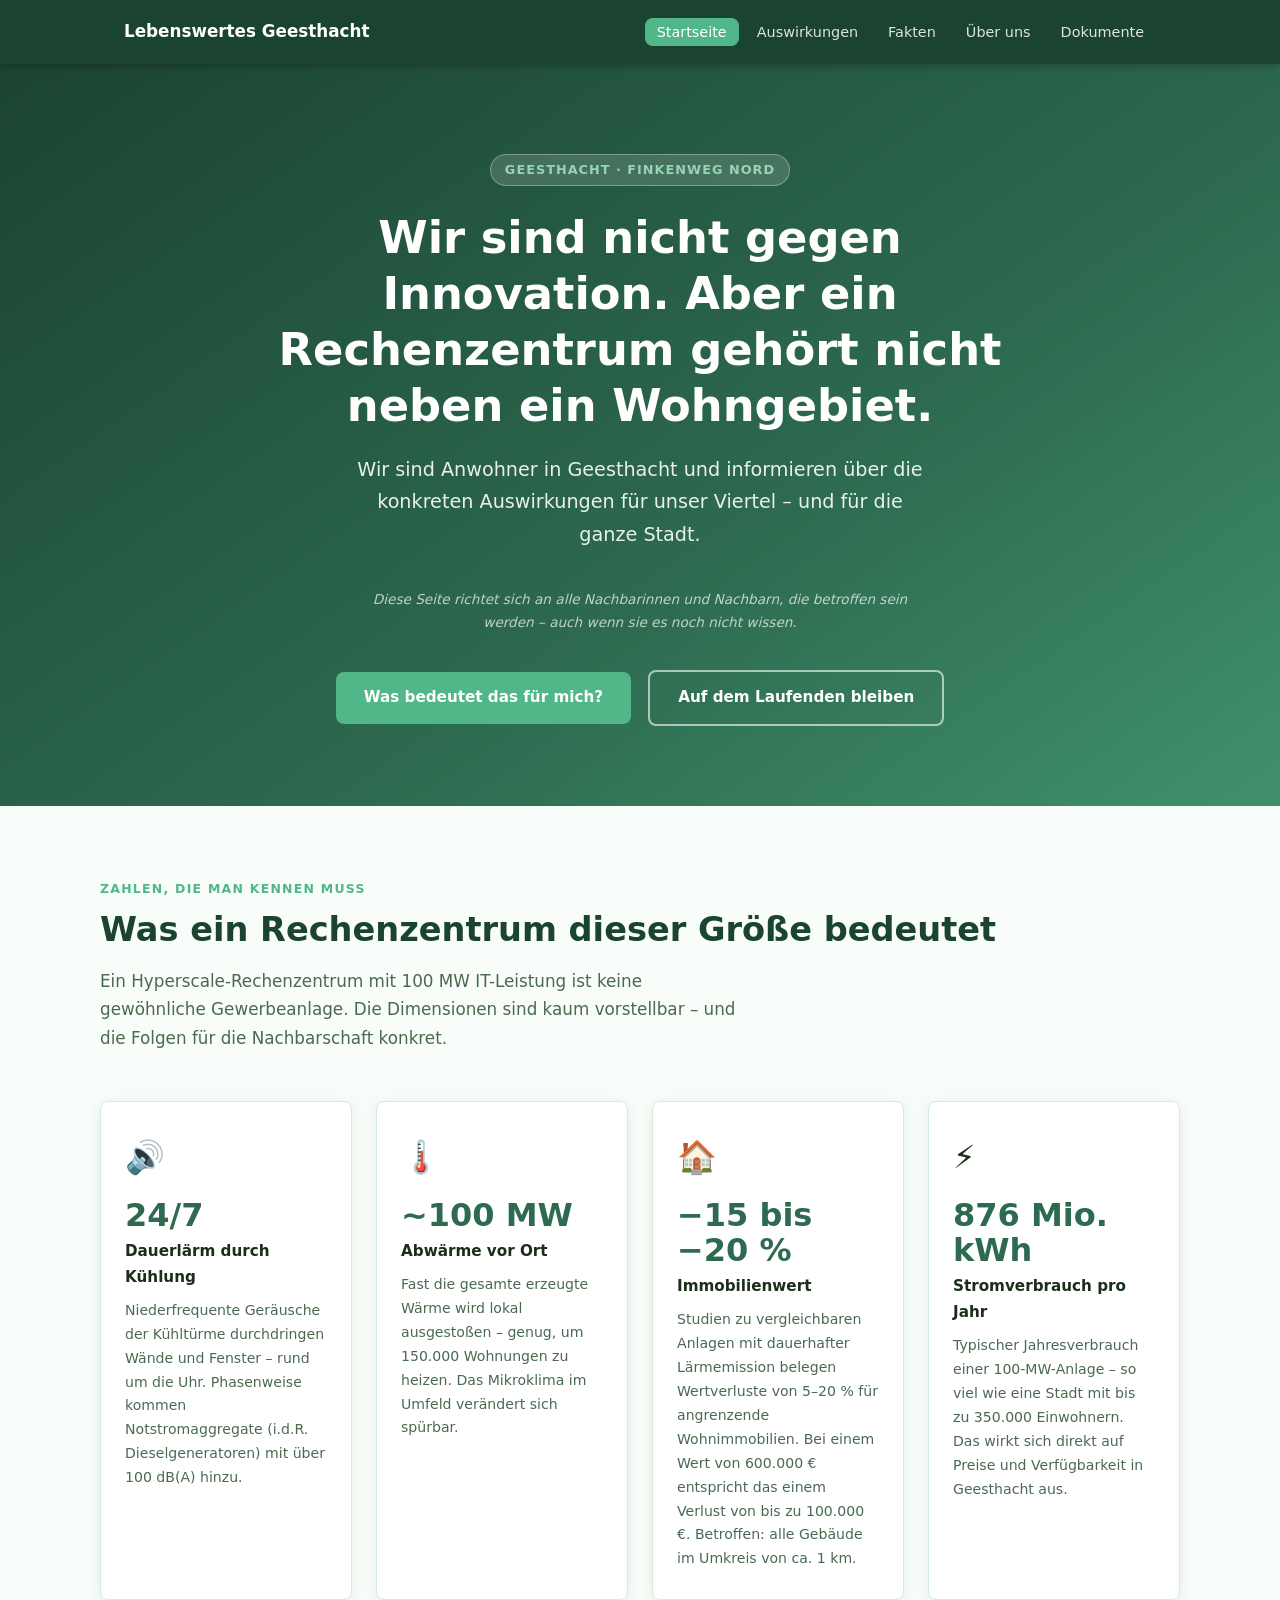
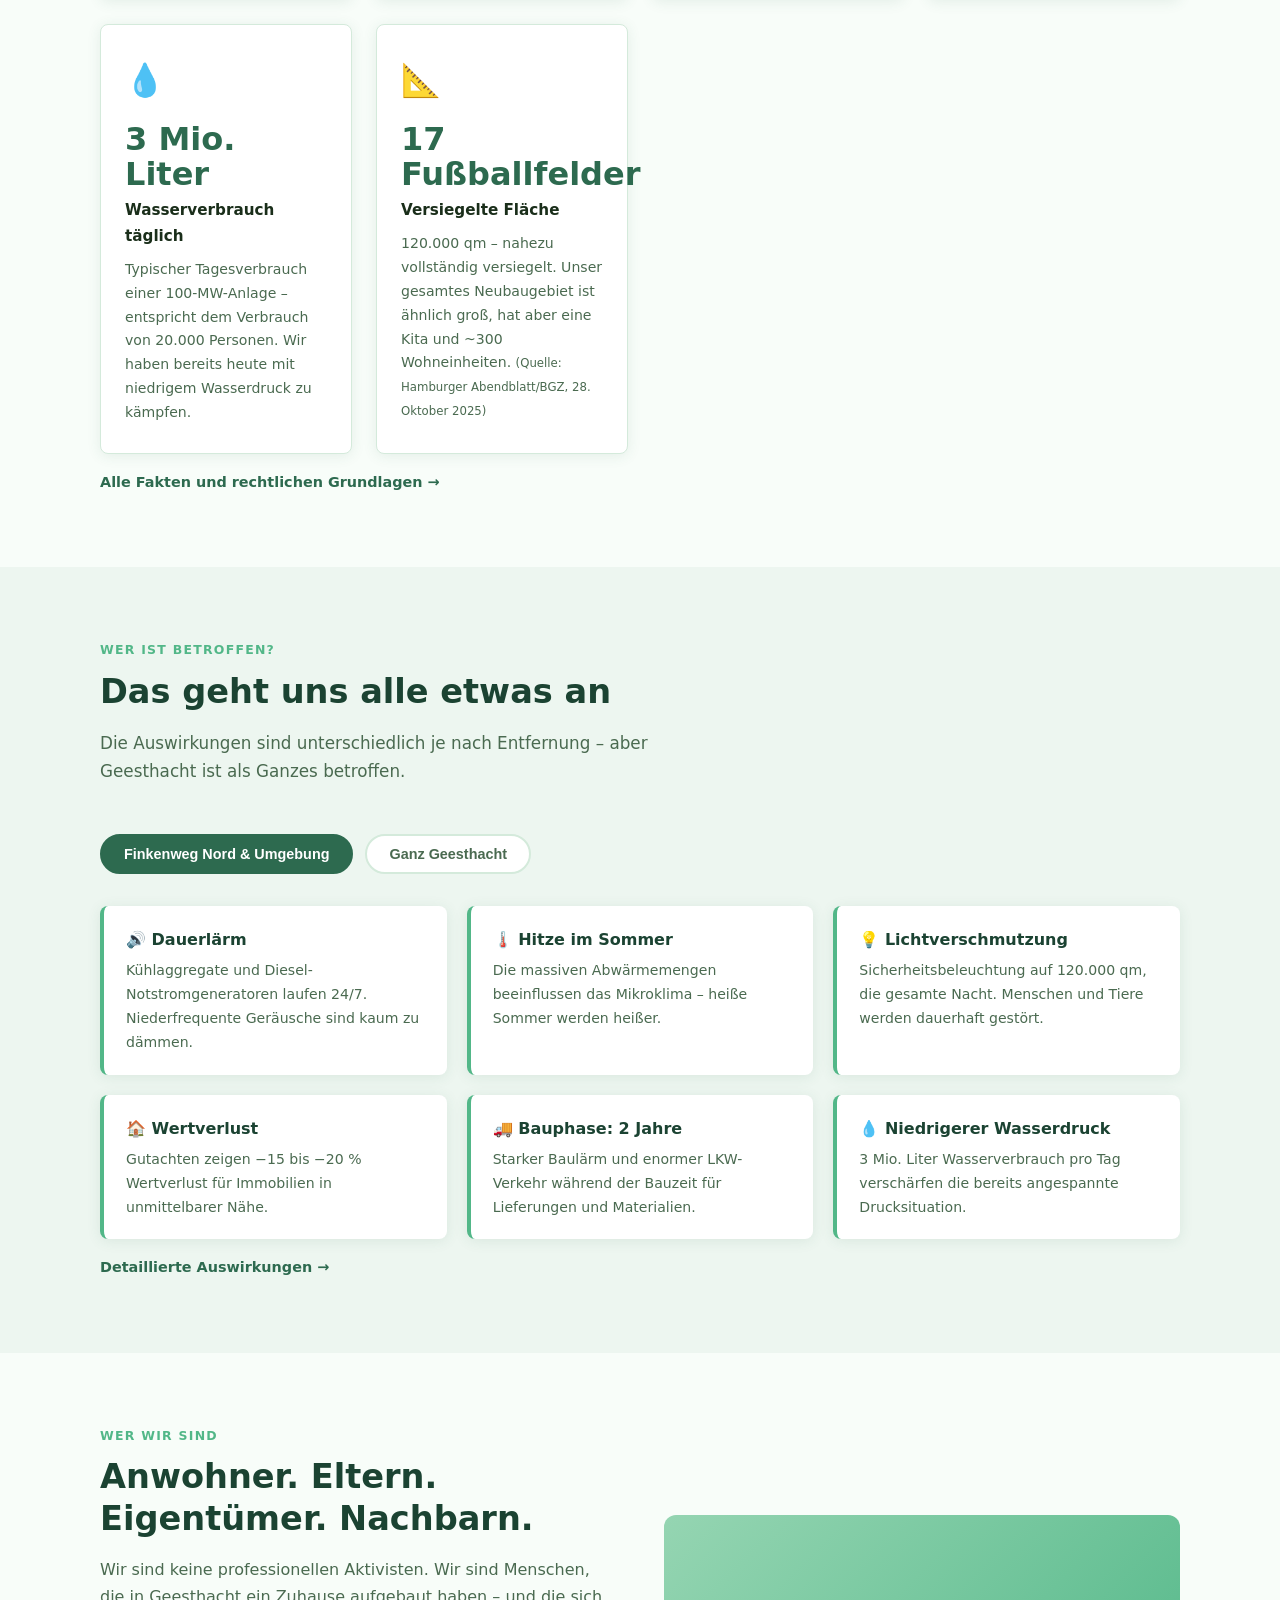
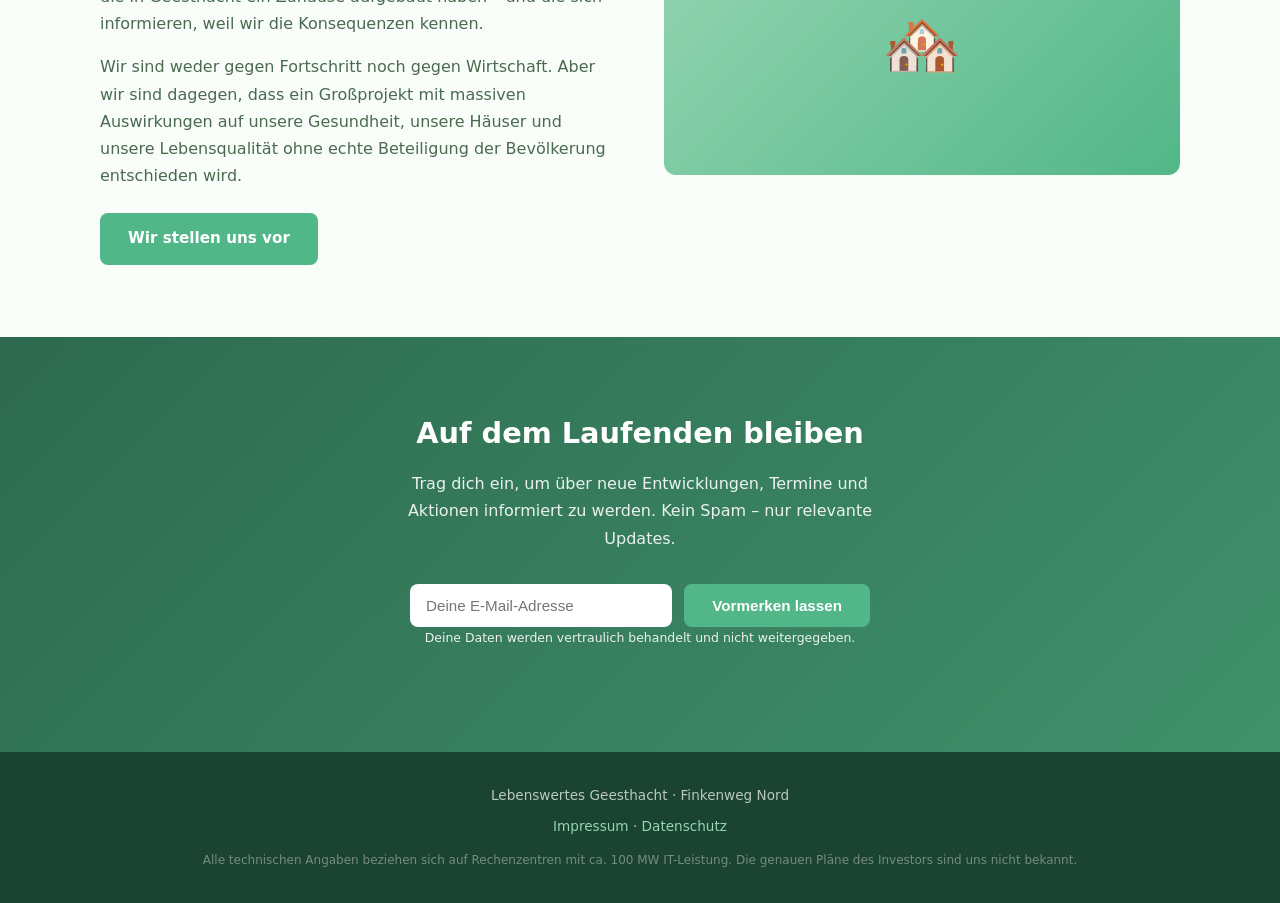
==== index.html @ b828d1a8 "Option B: Disclaimer in Footer aller 7 Seiten ergänzt Co-Authored-By: Claude Sonnet 4.6 <noreply@ant" ====
<!DOCTYPE html>
<html lang="de">
<head>
    <meta charset="UTF-8">
    <meta name="viewport" content="width=device-width, initial-scale=1.0">
    <title>Lebenswertes Geesthacht</title>
    <meta name="description" content="Wir sind Anwohner in Geesthacht und setzen uns dafür ein, dass kein Rechenzentrum direkt neben unserem Wohngebiet gebaut wird.">
    <link rel="stylesheet" href="style.css">
</head>
<body>

<nav class="nav">
    <div class="nav-inner">
        <a href="index.html" class="nav-logo">Lebenswertes Geesthacht</a>
        <button class="nav-toggle" onclick="toggleNav()" aria-label="Menü">
            <span></span><span></span><span></span>
        </button>
        <ul class="nav-links" id="navLinks">
            <li><a href="index.html" class="active">Startseite</a></li>
            <li><a href="auswirkungen.html">Auswirkungen</a></li>
            <li><a href="fakten.html">Fakten</a></li>
            <li><a href="ueber-uns.html">Über uns</a></li>
            <li><a href="dokumente.html">Dokumente</a></li>
        </ul>
    </div>
</nav>

<section class="hero">
    <span class="hero-label">Geesthacht · Finkenweg Nord</span>
    <h1>Wir sind nicht gegen Innovation. Aber ein Rechenzentrum gehört nicht neben ein Wohngebiet.</h1>
    <p class="hero-sub">
        Wir sind Anwohner in Geesthacht und informieren über die konkreten Auswirkungen für unser Viertel – und für die ganze Stadt.
    </p>
    <p class="hero-note">
        Diese Seite richtet sich an alle Nachbarinnen und Nachbarn, die betroffen sein werden – auch wenn sie es noch nicht wissen.
    </p>
    <a href="auswirkungen.html" class="btn btn-primary">Was bedeutet das für mich?</a>
    <a href="#vormerken" class="btn btn-outline">Auf dem Laufenden bleiben</a>
</section>

<!-- FACT HIGHLIGHTS -->
<section class="section">
    <div class="container">
        <p class="section-label">Zahlen, die man kennen muss</p>
        <h2 class="section-title">Was ein Rechenzentrum dieser Größe bedeutet</h2>
        <p class="section-intro">
            Ein Hyperscale-Rechenzentrum mit 100 MW IT-Leistung ist keine gewöhnliche Gewerbeanlage.
            Die Dimensionen sind kaum vorstellbar – und die Folgen für die Nachbarschaft konkret.
        </p>
        <div class="cards">
            <div class="card">
                <div class="card-icon">🔊</div>
                <div class="card-number">24/7</div>
                <div class="card-title">Dauerlärm durch Kühlung</div>
                <p>Niederfrequente Geräusche der Kühltürme durchdringen Wände und Fenster – rund um die Uhr. Phasenweise kommen Notstromaggregate (i.d.R. Dieselgeneratoren) mit über 100 dB(A) hinzu.</p>
            </div>
            <div class="card">
                <div class="card-icon">🌡️</div>
                <div class="card-number">~100 MW</div>
                <div class="card-title">Abwärme vor Ort</div>
                <p>Fast die gesamte erzeugte Wärme wird lokal ausgestoßen – genug, um 150.000 Wohnungen zu heizen. Das Mikroklima im Umfeld verändert sich spürbar.</p>
            </div>
            <div class="card">
                <div class="card-icon">🏠</div>
                <div class="card-number">−15 bis −20 %</div>
                <div class="card-title">Immobilienwert</div>
                <p>Studien zu vergleichbaren Anlagen mit dauerhafter Lärmemission belegen Wertverluste von 5–20 % für angrenzende Wohnimmobilien. Bei einem Wert von 600.000 € entspricht das einem Verlust von bis zu 100.000 €. Betroffen: alle Gebäude im Umkreis von ca. 1 km.</p>
            </div>
            <div class="card">
                <div class="card-icon">⚡</div>
                <div class="card-number">876 Mio. kWh</div>
                <div class="card-title">Stromverbrauch pro Jahr</div>
                <p>Typischer Jahresverbrauch einer 100-MW-Anlage – so viel wie eine Stadt mit bis zu 350.000 Einwohnern. Das wirkt sich direkt auf Preise und Verfügbarkeit in Geesthacht aus.</p>
            </div>
            <div class="card">
                <div class="card-icon">💧</div>
                <div class="card-number">3 Mio. Liter</div>
                <div class="card-title">Wasserverbrauch täglich</div>
                <p>Typischer Tagesverbrauch einer 100-MW-Anlage – entspricht dem Verbrauch von 20.000 Personen. Wir haben bereits heute mit niedrigem Wasserdruck zu kämpfen.</p>
            </div>
            <div class="card">
                <div class="card-icon">📐</div>
                <div class="card-number">17 Fußballfelder</div>
                <div class="card-title">Versiegelte Fläche</div>
                <p>120.000 qm – nahezu vollständig versiegelt. Unser gesamtes Neubaugebiet ist ähnlich groß, hat aber eine Kita und ~300 Wohneinheiten. <small style="color:var(--text-muted);">(Quelle: Hamburger Abendblatt/BGZ, 28. Oktober 2025)</small></p>
            </div>
        </div>
        <a href="fakten.html" class="teaser-link">Alle Fakten und rechtlichen Grundlagen →</a>
    </div>
</section>

<!-- BETROFFEN? -->
<section class="section section-alt">
    <div class="container">
        <p class="section-label">Wer ist betroffen?</p>
        <h2 class="section-title">Das geht uns alle etwas an</h2>
        <p class="section-intro">Die Auswirkungen sind unterschiedlich je nach Entfernung – aber Geesthacht ist als Ganzes betroffen.</p>

        <div class="tabs">
            <button class="tab-btn active" onclick="switchTab('tab-nah', this)">Finkenweg Nord &amp; Umgebung</button>
            <button class="tab-btn" onclick="switchTab('tab-geesthacht', this)">Ganz Geesthacht</button>
        </div>

        <div class="tab-panel active" id="tab-nah">
            <div class="impact-grid">
                <div class="impact-item">
                    <h3>🔊 Dauerlärm</h3>
                    <p>Kühlaggregate und Diesel-Notstromgeneratoren laufen 24/7. Niederfrequente Geräusche sind kaum zu dämmen.</p>
                </div>
                <div class="impact-item">
                    <h3>🌡️ Hitze im Sommer</h3>
                    <p>Die massiven Abwärmemengen beeinflussen das Mikroklima – heiße Sommer werden heißer.</p>
                </div>
                <div class="impact-item">
                    <h3>💡 Lichtverschmutzung</h3>
                    <p>Sicherheitsbeleuchtung auf 120.000 qm, die gesamte Nacht. Menschen und Tiere werden dauerhaft gestört.</p>
                </div>
                <div class="impact-item">
                    <h3>🏠 Wertverlust</h3>
                    <p>Gutachten zeigen −15 bis −20 % Wertverlust für Immobilien in unmittelbarer Nähe.</p>
                </div>
                <div class="impact-item">
                    <h3>🚚 Bauphase: 2 Jahre</h3>
                    <p>Starker Baulärm und enormer LKW-Verkehr während der Bauzeit für Lieferungen und Materialien.</p>
                </div>
                <div class="impact-item">
                    <h3>💧 Niedrigerer Wasserdruck</h3>
                    <p>3 Mio. Liter Wasserverbrauch pro Tag verschärfen die bereits angespannte Drucksituation.</p>
                </div>
            </div>
            <a href="auswirkungen.html" class="teaser-link">Detaillierte Auswirkungen →</a>
        </div>

        <div class="tab-panel" id="tab-geesthacht">
            <div class="impact-grid">
                <div class="impact-item">
                    <h3>⚡ Höhere Stromkosten</h3>
                    <p>876 Mio. kWh zusätzlicher Jahresverbrauch treibt die Preise für alle Geesthachter.</p>
                </div>
                <div class="impact-item">
                    <h3>🚗 Wallboxen eingeschränkt</h3>
                    <p>Besonders in der neuen Hafencity können Wallboxen durch Lastenmanagement stark eingeschränkt werden – weil die nötige Kapazität fehlt.</p>
                </div>
                <div class="impact-item">
                    <h3>💧 Wasserversorgung</h3>
                    <p>Der enorme Wasserverbrauch belastet das Geesthachter Netz, das ohnehin schon unter Druck steht.</p>
                </div>
                <div class="impact-item">
                    <h3>📉 Kaum wirtschaftlicher Nutzen</h3>
                    <p>Nur 50–100 Arbeitsplätze, kaum lokale Aufträge, minimale Gewerbesteuer durch Abschreibungen und Zerlegung.</p>
                </div>
            </div>
            <a href="auswirkungen.html" class="teaser-link">Detaillierte Auswirkungen →</a>
        </div>
    </div>
</section>

<!-- WER SIND WIR -->
<section class="section">
    <div class="container section-split">
        <div>
            <p class="section-label">Wer wir sind</p>
            <h2 class="section-title">Anwohner. Eltern. Eigentümer. Nachbarn.</h2>
            <p style="color:var(--text-muted); margin-bottom:16px;">
                Wir sind keine professionellen Aktivisten. Wir sind Menschen, die in Geesthacht ein Zuhause aufgebaut haben –
                und die sich informieren, weil wir die Konsequenzen kennen.
            </p>
            <p style="color:var(--text-muted); margin-bottom:24px;">
                Wir sind weder gegen Fortschritt noch gegen Wirtschaft. Aber wir sind dagegen, dass ein Großprojekt
                mit massiven Auswirkungen auf unsere Gesundheit, unsere Häuser und unsere Lebensqualität
                ohne echte Beteiligung der Bevölkerung entschieden wird.
            </p>
            <a href="ueber-uns.html" class="btn btn-primary">Wir stellen uns vor</a>
        </div>
        <div style="background:linear-gradient(135deg,var(--accent-light),var(--accent)); border-radius:12px; height:260px; display:flex; align-items:center; justify-content:center; font-size:4rem;">
            🏘️
        </div>
    </div>
</section>

<!-- NEWSLETTER -->
<section class="newsletter" id="vormerken">
    <div class="container">
        <h2>Auf dem Laufenden bleiben</h2>
        <p>Trag dich ein, um über neue Entwicklungen, Termine und Aktionen informiert zu werden. Kein Spam – nur relevante Updates.</p>

        <!-- MAILCHIMP EMBED: Ersetze diesen Platzhalter mit dem Einbettcode aus deinem Mailchimp-Account -->
        <!-- Anleitung: Mailchimp → Audience → Signup forms → Embedded forms → Code kopieren und hier einfügen -->
        <form class="newsletter-form" action="https://lebenswertes-geesthacht.us17.list-manage.com/subscribe/post?u=48dccf539fbe68d70dd733b35&amp;id=de1815a1cf&amp;f_id=00e4e0e3f0" method="post" target="_blank">
            <input type="email" name="EMAIL" placeholder="Deine E-Mail-Adresse" required>
            <div aria-hidden="true" style="position:absolute;left:-5000px;"><input type="text" name="b_48dccf539fbe68d70dd733b35_de1815a1cf" tabindex="-1" value=""></div>
            <button type="submit" name="subscribe" class="btn btn-primary">Vormerken lassen</button>
        </form>
        <p class="newsletter-hint">Deine Daten werden vertraulich behandelt und nicht weitergegeben.</p>
        <!-- ENDE MAILCHIMP PLATZHALTER -->
    </div>
</section>

<footer>
    <div class="container">
        <p>Lebenswertes Geesthacht · Finkenweg Nord</p>
        <p style="margin-top:8px;"><a href="impressum.html">Impressum</a> · <a href="datenschutz.html">Datenschutz</a></p>
        <p style="margin-top:12px; font-size:.75rem; opacity:.55;">Alle technischen Angaben beziehen sich auf Rechenzentren mit ca. 100 MW IT-Leistung. Die genauen Pläne des Investors sind uns nicht bekannt.</p>
    </div>
</footer>

<script>
function toggleNav() {
    document.getElementById('navLinks').classList.toggle('open');
}
function switchTab(id, btn) {
    document.querySelectorAll('.tab-panel').forEach(p => p.classList.remove('active'));
    document.querySelectorAll('.tab-btn').forEach(b => b.classList.remove('active'));
    document.getElementById(id).classList.add('active');
    btn.classList.add('active');
}
</script>
</body>
</html>
---- style.css ----
:root {
    --primary:        #2d6a4f;
    --primary-dark:   #1b4332;
    --accent:         #52b788;
    --accent-light:   #95d5b2;
    --bg:             #f8fdf9;
    --bg-card:        #ffffff;
    --text:           #1a2e1a;
    --text-muted:     #4a6a50;
    --border:         #d4eadb;
    --radius:         8px;
    --shadow:         0 2px 14px rgba(45,106,79,.10);
    --shadow-hover:   0 6px 24px rgba(45,106,79,.18);
    --max-width:      1080px;
}

*, *::before, *::after { box-sizing: border-box; margin: 0; padding: 0; }

html { scroll-behavior: smooth; }

body {
    font-family: 'Segoe UI', system-ui, -apple-system, sans-serif;
    background: var(--bg);
    color: var(--text);
    line-height: 1.7;
    font-size: 16px;
}

a { color: var(--primary); text-decoration: none; }
a:hover { text-decoration: underline; }

img { max-width: 100%; display: block; }

/* ── NAV ─────────────────────────────────────────────────── */
.nav {
    position: sticky;
    top: 0;
    z-index: 100;
    background: var(--primary-dark);
    box-shadow: 0 2px 8px rgba(0,0,0,.25);
}

.nav-inner {
    max-width: var(--max-width);
    margin: 0 auto;
    padding: 0 24px;
    display: flex;
    align-items: center;
    justify-content: space-between;
    height: 64px;
}

.nav-logo {
    font-size: 1.05rem;
    font-weight: 700;
    color: #ffffff;
    line-height: 1.3;
    max-width: 280px;
}
.nav-logo:hover { text-decoration: none; }

.nav-links {
    display: flex;
    gap: 6px;
    list-style: none;
}

.nav-links a {
    color: rgba(255,255,255,.85);
    font-size: .9rem;
    padding: 6px 12px;
    border-radius: var(--radius);
    transition: background .15s, color .15s;
}
.nav-links a:hover,
.nav-links a.active {
    background: var(--accent);
    color: #fff;
    text-decoration: none;
}

.nav-toggle {
    display: none;
    flex-direction: column;
    gap: 5px;
    cursor: pointer;
    padding: 8px;
    border: none;
    background: none;
}
.nav-toggle span {
    display: block;
    width: 24px;
    height: 2px;
    background: #fff;
    border-radius: 2px;
    transition: all .2s;
}

/* ── HERO ────────────────────────────────────────────────── */
.hero {
    background: linear-gradient(145deg, var(--primary-dark) 0%, var(--primary) 60%, #40916c 100%);
    color: #fff;
    padding: 90px 24px 80px;
    text-align: center;
}

.hero-label {
    display: inline-block;
    background: rgba(255,255,255,.15);
    border: 1px solid rgba(255,255,255,.3);
    color: var(--accent-light);
    font-size: .8rem;
    font-weight: 600;
    letter-spacing: .08em;
    text-transform: uppercase;
    padding: 4px 14px;
    border-radius: 20px;
    margin-bottom: 24px;
}

.hero h1 {
    font-size: clamp(1.8rem, 4vw, 2.8rem);
    font-weight: 800;
    max-width: 760px;
    margin: 0 auto 20px;
    line-height: 1.25;
}

.hero-sub {
    font-size: clamp(1rem, 2vw, 1.2rem);
    max-width: 580px;
    margin: 0 auto 36px;
    opacity: .9;
}

.hero-note {
    font-size: .85rem;
    opacity: .7;
    max-width: 540px;
    margin: 0 auto 36px;
    font-style: italic;
}

.btn {
    display: inline-block;
    padding: 13px 28px;
    border-radius: var(--radius);
    font-weight: 700;
    font-size: .95rem;
    cursor: pointer;
    transition: transform .15s, box-shadow .15s;
    border: none;
}
.btn:hover { transform: translateY(-2px); box-shadow: var(--shadow-hover); text-decoration: none; }

.btn-primary { background: var(--accent); color: #fff; }
.btn-outline { background: transparent; color: #fff; border: 2px solid rgba(255,255,255,.6); margin-left: 12px; }
.btn-outline:hover { background: rgba(255,255,255,.1); }

/* ── SECTIONS ────────────────────────────────────────────── */
.section { padding: 72px 24px; }
.section-alt { background: #edf6f0; }

.container {
    max-width: var(--max-width);
    margin: 0 auto;
}

.section-label {
    font-size: .78rem;
    font-weight: 700;
    letter-spacing: .1em;
    text-transform: uppercase;
    color: var(--accent);
    margin-bottom: 10px;
}

.section-title {
    font-size: clamp(1.5rem, 3vw, 2.1rem);
    font-weight: 800;
    color: var(--primary-dark);
    line-height: 1.25;
    margin-bottom: 16px;
}

.section-intro {
    font-size: 1.05rem;
    color: var(--text-muted);
    max-width: 640px;
    margin-bottom: 48px;
}

/* ── FACT CARDS ──────────────────────────────────────────── */
.cards {
    display: grid;
    grid-template-columns: repeat(auto-fit, minmax(230px, 1fr));
    gap: 24px;
}

.card {
    background: var(--bg-card);
    border: 1px solid var(--border);
    border-radius: var(--radius);
    padding: 28px 24px;
    box-shadow: var(--shadow);
    transition: transform .2s, box-shadow .2s;
}
.card:hover { transform: translateY(-4px); box-shadow: var(--shadow-hover); }

.card-icon {
    font-size: 2rem;
    margin-bottom: 14px;
}

.card-number {
    font-size: 2rem;
    font-weight: 800;
    color: var(--primary);
    line-height: 1.1;
    margin-bottom: 6px;
}

.card-title {
    font-size: .95rem;
    font-weight: 700;
    color: var(--text);
    margin-bottom: 8px;
}

.card p {
    font-size: .88rem;
    color: var(--text-muted);
}

/* ── IMPACT TABS ─────────────────────────────────────────── */
.tabs {
    display: flex;
    gap: 12px;
    margin-bottom: 32px;
    flex-wrap: wrap;
}

.tab-btn {
    padding: 10px 22px;
    border-radius: 40px;
    border: 2px solid var(--border);
    background: var(--bg-card);
    color: var(--text-muted);
    font-weight: 600;
    font-size: .9rem;
    cursor: pointer;
    transition: all .15s;
}
.tab-btn.active, .tab-btn:hover {
    background: var(--primary);
    color: #fff;
    border-color: var(--primary);
}

.tab-panel { display: none; }
.tab-panel.active { display: block; }

.impact-grid {
    display: grid;
    grid-template-columns: repeat(auto-fit, minmax(260px, 1fr));
    gap: 20px;
}

.impact-item {
    background: var(--bg-card);
    border-left: 4px solid var(--accent);
    border-radius: var(--radius);
    padding: 20px 22px;
    box-shadow: var(--shadow);
}

.impact-item h3 { font-size: 1rem; color: var(--primary-dark); margin-bottom: 6px; }
.impact-item p  { font-size: .88rem; color: var(--text-muted); }

/* ── NEWSLETTER ──────────────────────────────────────────── */
.newsletter {
    background: linear-gradient(135deg, var(--primary) 0%, #40916c 100%);
    color: #fff;
    padding: 72px 24px;
    text-align: center;
}

.newsletter h2 { font-size: 1.8rem; font-weight: 800; margin-bottom: 12px; }
.newsletter p  { opacity: .9; max-width: 520px; margin: 0 auto 32px; }

.newsletter-form {
    display: flex;
    gap: 12px;
    max-width: 460px;
    margin: 0 auto;
    flex-wrap: wrap;
    justify-content: center;
}

.newsletter-form input[type="email"] {
    flex: 1 1 260px;
    padding: 13px 16px;
    border-radius: var(--radius);
    border: none;
    font-size: .95rem;
    outline: none;
}

.newsletter-form input[type="email"]:focus {
    box-shadow: 0 0 0 3px var(--accent-light);
}

.newsletter-hint {
    font-size: .78rem;
    opacity: .7;
    margin-top: 14px;
}

/* ── TEASER LINK ─────────────────────────────────────────── */
.teaser-link {
    display: inline-flex;
    align-items: center;
    gap: 6px;
    font-weight: 700;
    color: var(--primary);
    margin-top: 16px;
    font-size: .9rem;
    transition: gap .15s;
}
.teaser-link:hover { gap: 10px; text-decoration: none; }

/* ── CONTENT PAGES ───────────────────────────────────────── */
.page-hero {
    background: linear-gradient(135deg, var(--primary-dark), var(--primary));
    color: #fff;
    padding: 56px 24px 48px;
}
.page-hero h1 { font-size: clamp(1.6rem, 3vw, 2.2rem); font-weight: 800; margin-bottom: 10px; }
.page-hero p  { opacity: .85; max-width: 580px; font-size: 1.05rem; }

.content-block { margin-bottom: 48px; }
.content-block h2 {
    font-size: 1.35rem;
    font-weight: 700;
    color: var(--primary-dark);
    margin-bottom: 16px;
    padding-bottom: 10px;
    border-bottom: 2px solid var(--border);
}
.content-block h3 { font-size: 1.05rem; font-weight: 700; color: var(--primary); margin: 20px 0 8px; }
.content-block p  { margin-bottom: 12px; color: var(--text-muted); }
.content-block ul { padding-left: 20px; color: var(--text-muted); }
.content-block ul li { margin-bottom: 6px; }

.highlight-box {
    background: #e8f5ee;
    border-left: 4px solid var(--accent);
    border-radius: var(--radius);
    padding: 18px 22px;
    margin: 20px 0;
    font-size: .95rem;
}
.highlight-box strong { color: var(--primary-dark); }

.stat-row {
    display: flex;
    flex-wrap: wrap;
    gap: 16px;
    margin: 24px 0;
}
.stat-box {
    background: var(--bg-card);
    border: 1px solid var(--border);
    border-radius: var(--radius);
    padding: 20px;
    text-align: center;
    flex: 1 1 160px;
    box-shadow: var(--shadow);
}
.stat-box .num { font-size: 1.6rem; font-weight: 800; color: var(--primary); }
.stat-box .lbl { font-size: .8rem; color: var(--text-muted); margin-top: 4px; }

/* ── TEAM ────────────────────────────────────────────────── */
.team-grid {
    display: grid;
    grid-template-columns: repeat(auto-fit, minmax(220px, 1fr));
    gap: 24px;
}

.team-card {
    background: var(--bg-card);
    border: 1px solid var(--border);
    border-radius: var(--radius);
    padding: 28px 24px;
    text-align: center;
    box-shadow: var(--shadow);
}

.team-avatar {
    width: 80px;
    height: 80px;
    border-radius: 50%;
    background: linear-gradient(135deg, var(--accent), var(--primary));
    margin: 0 auto 16px;
    display: flex;
    align-items: center;
    justify-content: center;
    font-size: 2rem;
    color: #fff;
    font-weight: 700;
}

.team-card h3 { font-size: 1rem; font-weight: 700; color: var(--primary-dark); margin-bottom: 4px; }
.team-card .role { font-size: .82rem; color: var(--accent); font-weight: 600; margin-bottom: 10px; }
.team-card p { font-size: .88rem; color: var(--text-muted); }
.team-photo { width: 100%; aspect-ratio: 4/3; object-fit: cover; border-radius: 8px; margin-bottom: 14px; display: block; }
.team-mehr { margin-top: 12px; }
.team-mehr summary { font-size: .82rem; font-weight: 600; color: var(--accent); cursor: pointer; user-select: none; margin-bottom: 10px; }
.team-mehr summary:hover { opacity: 0.8; }
.team-mehr p { font-size: .88rem; color: var(--text-muted); margin-bottom: 10px; }
.team-mehr p:last-child { margin-bottom: 0; }

/* ── DOCS ────────────────────────────────────────────────── */
.doc-list { list-style: none; display: grid; gap: 14px; }
.doc-item {
    background: var(--bg-card);
    border: 1px solid var(--border);
    border-radius: var(--radius);
    padding: 18px 22px;
    display: flex;
    align-items: center;
    gap: 16px;
    box-shadow: var(--shadow);
    transition: border-color .15s;
}
.doc-item:hover { border-color: var(--accent); }
.doc-icon { font-size: 1.8rem; }
.doc-info h3 { font-size: .95rem; font-weight: 700; color: var(--primary-dark); }
.doc-info p  { font-size: .82rem; color: var(--text-muted); }
.doc-item .btn { margin-left: auto; white-space: nowrap; font-size: .82rem; padding: 8px 16px;
    background: var(--primary); color: #fff; }

/* ── FOOTER ──────────────────────────────────────────────── */
footer {
    background: var(--primary-dark);
    color: rgba(255,255,255,.7);
    text-align: center;
    padding: 32px 24px;
    font-size: .85rem;
}
footer a { color: var(--accent-light); }

/* ── SPLIT LAYOUT ────────────────────────────────────────── */
.section-split {
    display: grid;
    grid-template-columns: 1fr 1fr;
    gap: 48px;
    align-items: center;
}

/* ── RESPONSIVE ──────────────────────────────────────────── */
@media (max-width: 680px) {
    .section-split { grid-template-columns: 1fr; gap: 32px; }
    .doc-item { flex-wrap: wrap; }
    .doc-item .btn { margin-left: 0; width: 100%; text-align: center; }
    .nav-links { display: none; flex-direction: column; gap: 4px; }
    .nav-links.open {
        display: flex;
        position: absolute;
        top: 64px;
        left: 0; right: 0;
        background: var(--primary-dark);
        padding: 16px;
    }
    .nav-toggle { display: flex; }
    .hero { padding: 60px 24px 52px; }
    .btn-outline { margin-left: 0; margin-top: 10px; }
    .section { padding: 52px 24px; }
}
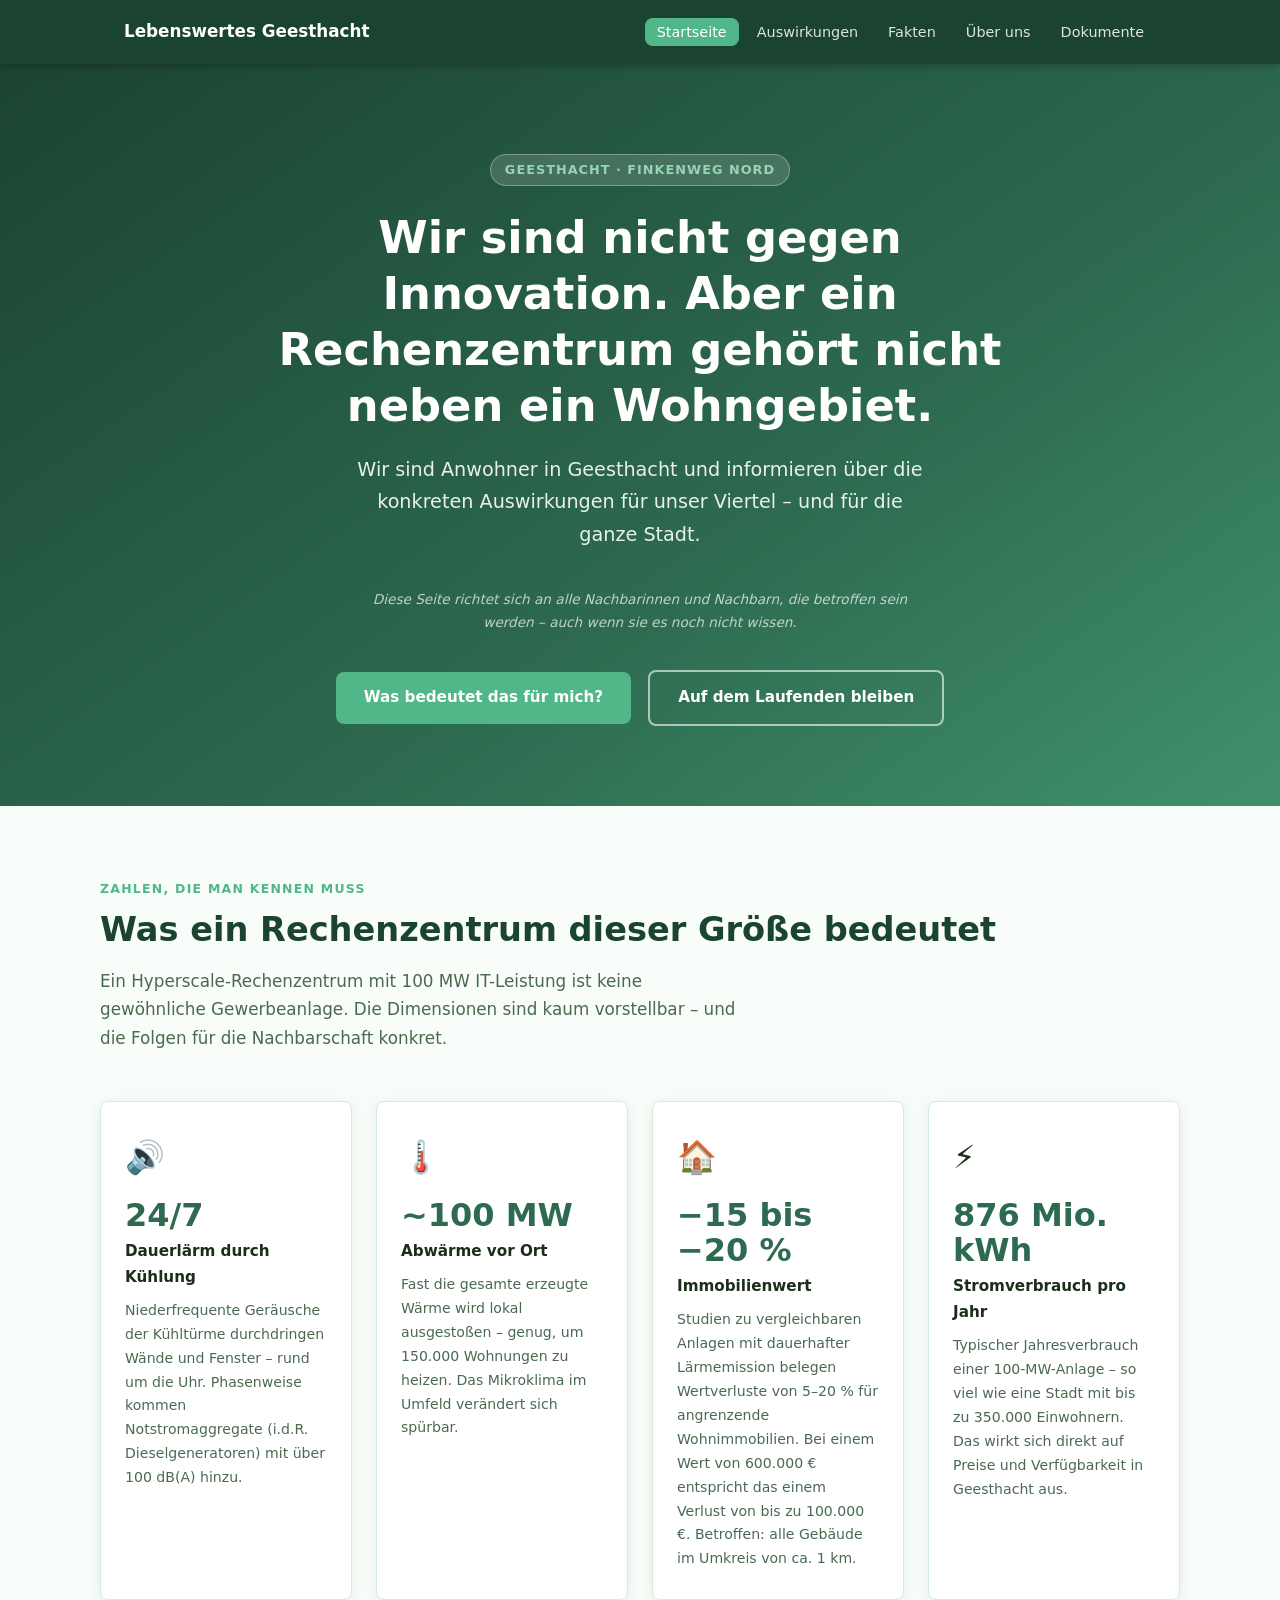
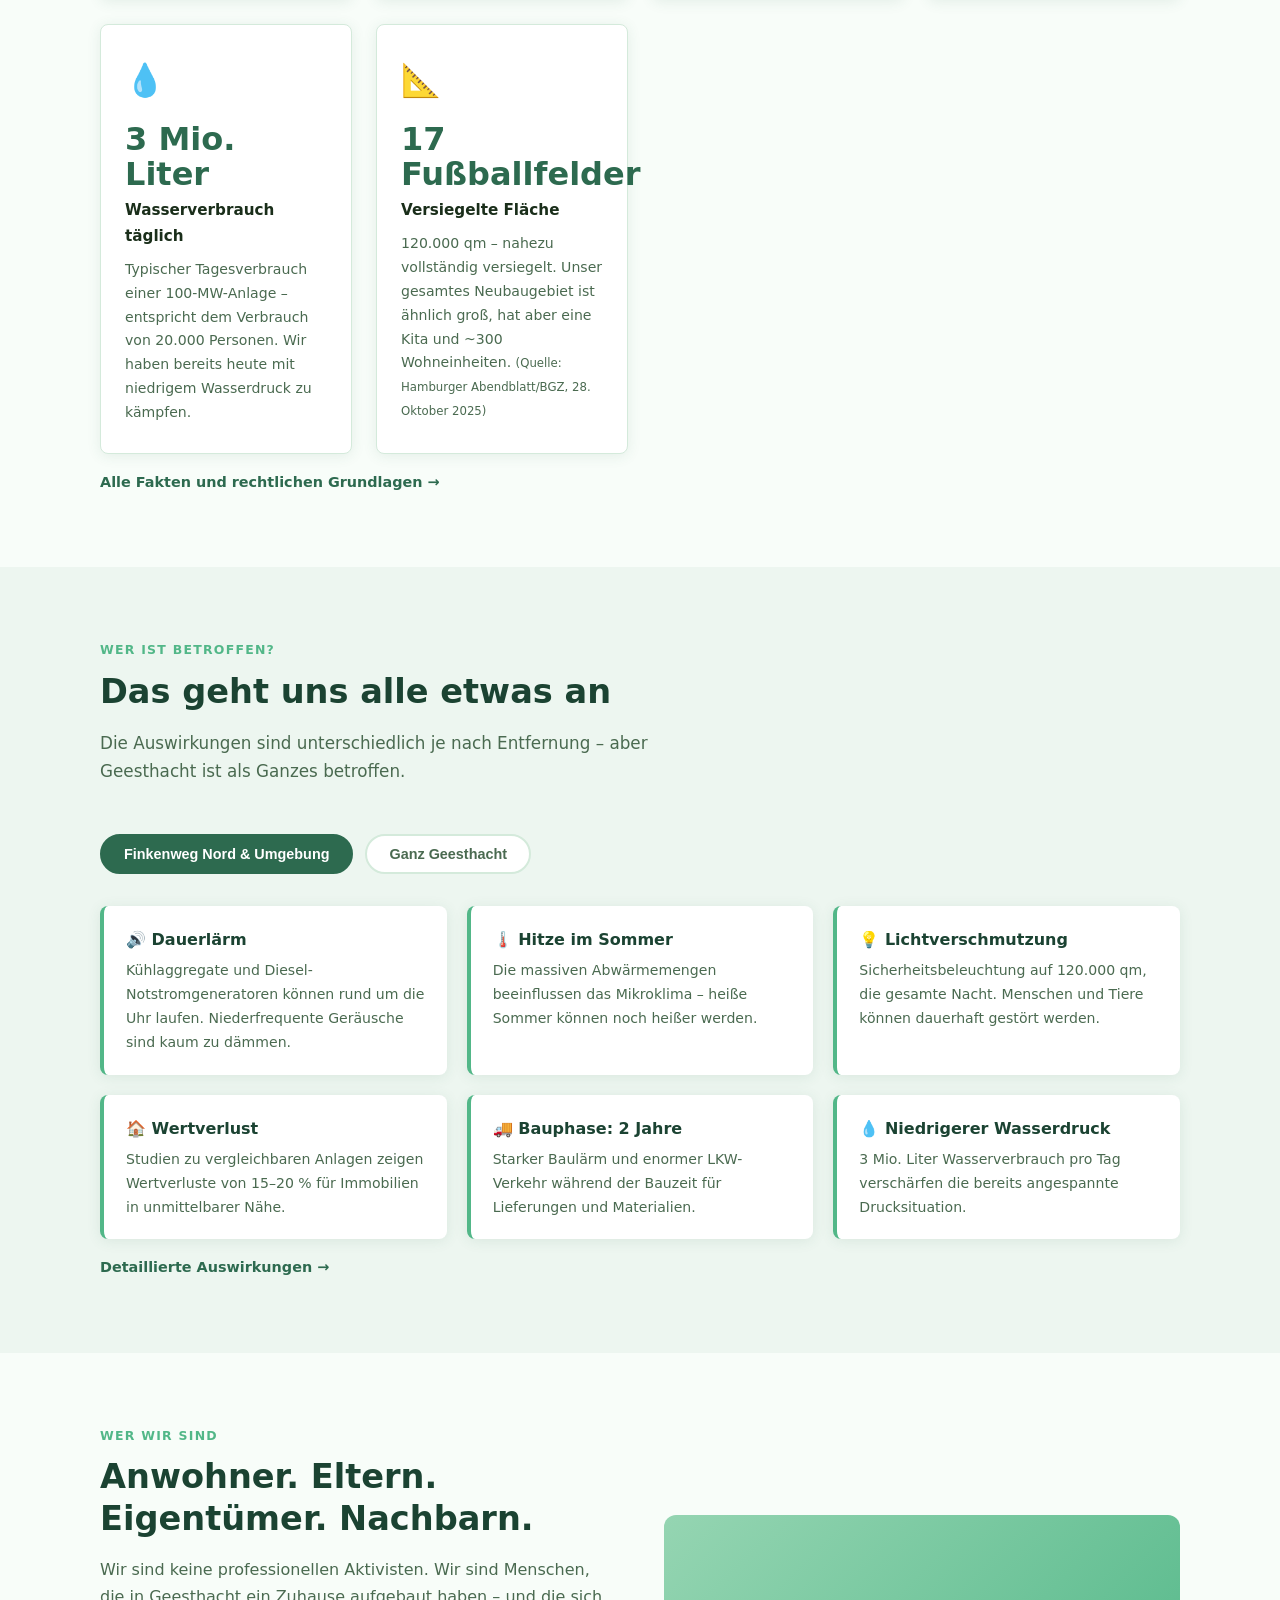
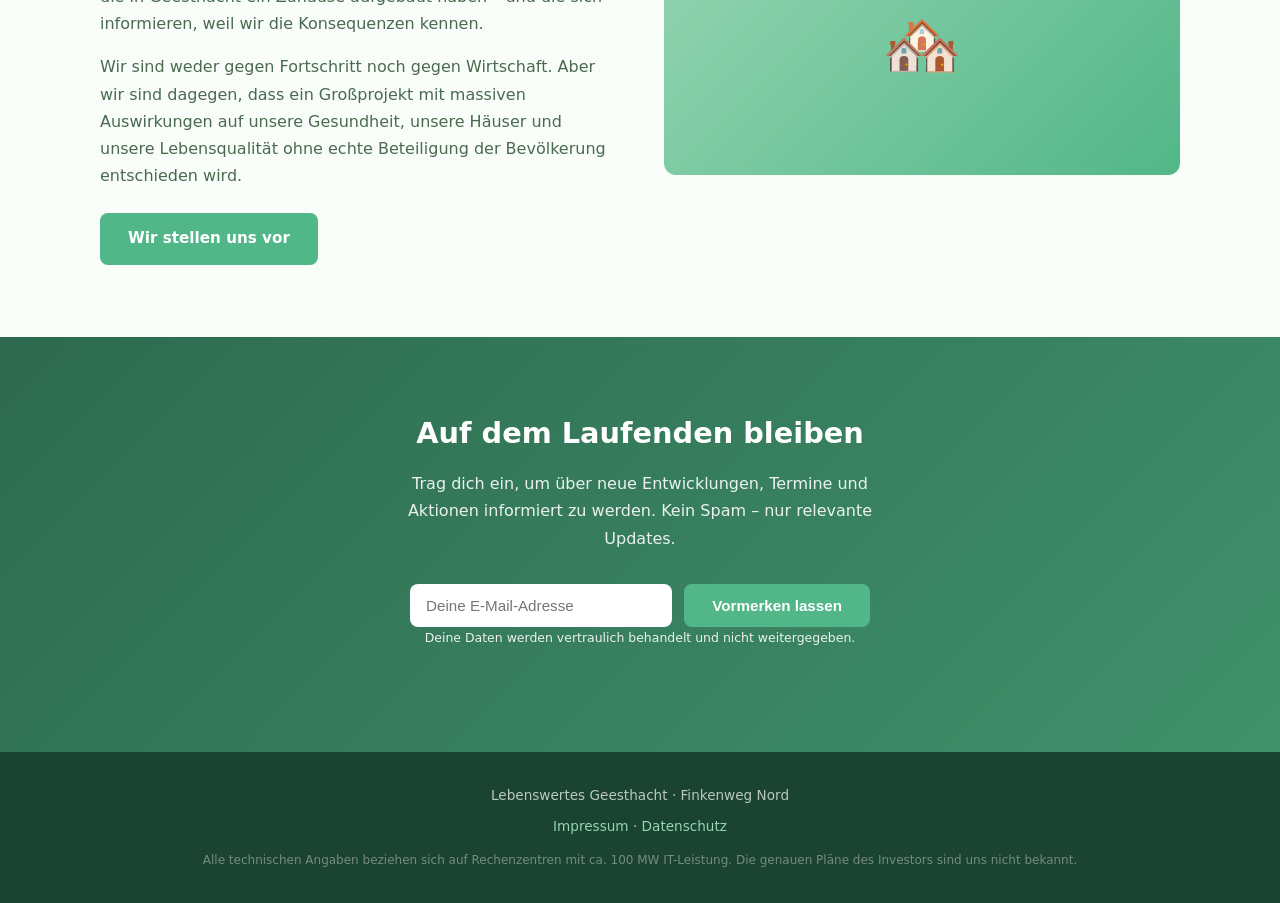
==== commit 46318941: "Rechtliche Absicherung: Formulierungen auf Startseite entschärft Co-Authored-By: Claude Sonnet 4.6 <" ====
--- a/index.html
+++ b/index.html
@@ -105,19 +105,19 @@
             <div class="impact-grid">
                 <div class="impact-item">
                     <h3>🔊 Dauerlärm</h3>
-                    <p>Kühlaggregate und Diesel-Notstromgeneratoren laufen 24/7. Niederfrequente Geräusche sind kaum zu dämmen.</p>
+                    <p>Kühlaggregate und Diesel-Notstromgeneratoren können rund um die Uhr laufen. Niederfrequente Geräusche sind kaum zu dämmen.</p>
                 </div>
                 <div class="impact-item">
                     <h3>🌡️ Hitze im Sommer</h3>
-                    <p>Die massiven Abwärmemengen beeinflussen das Mikroklima – heiße Sommer werden heißer.</p>
+                    <p>Die massiven Abwärmemengen beeinflussen das Mikroklima – heiße Sommer können noch heißer werden.</p>
                 </div>
                 <div class="impact-item">
                     <h3>💡 Lichtverschmutzung</h3>
-                    <p>Sicherheitsbeleuchtung auf 120.000 qm, die gesamte Nacht. Menschen und Tiere werden dauerhaft gestört.</p>
+                    <p>Sicherheitsbeleuchtung auf 120.000 qm, die gesamte Nacht. Menschen und Tiere können dauerhaft gestört werden.</p>
                 </div>
                 <div class="impact-item">
                     <h3>🏠 Wertverlust</h3>
-                    <p>Gutachten zeigen −15 bis −20 % Wertverlust für Immobilien in unmittelbarer Nähe.</p>
+                    <p>Studien zu vergleichbaren Anlagen zeigen Wertverluste von 15–20 % für Immobilien in unmittelbarer Nähe.</p>
                 </div>
                 <div class="impact-item">
                     <h3>🚚 Bauphase: 2 Jahre</h3>
@@ -135,7 +135,7 @@
             <div class="impact-grid">
                 <div class="impact-item">
                     <h3>⚡ Höhere Stromkosten</h3>
-                    <p>876 Mio. kWh zusätzlicher Jahresverbrauch treibt die Preise für alle Geesthachter.</p>
+                    <p>876 Mio. kWh zusätzlicher Jahresverbrauch kann die Stromverfügbarkeit und Preise für alle Geesthachter beeinflussen.</p>
                 </div>
                 <div class="impact-item">
                     <h3>🚗 Wallboxen eingeschränkt</h3>
@@ -147,7 +147,7 @@
                 </div>
                 <div class="impact-item">
                     <h3>📉 Kaum wirtschaftlicher Nutzen</h3>
-                    <p>Nur 50–100 Arbeitsplätze, kaum lokale Aufträge, minimale Gewerbesteuer durch Abschreibungen und Zerlegung.</p>
+                    <p>Nur 50–100 Arbeitsplätze, kaum lokale Aufträge, geringe Gewerbesteuer durch Abschreibungen und steuerliche Zerlegung auf mehrere Kommunen.</p>
                 </div>
             </div>
             <a href="auswirkungen.html" class="teaser-link">Detaillierte Auswirkungen →</a>
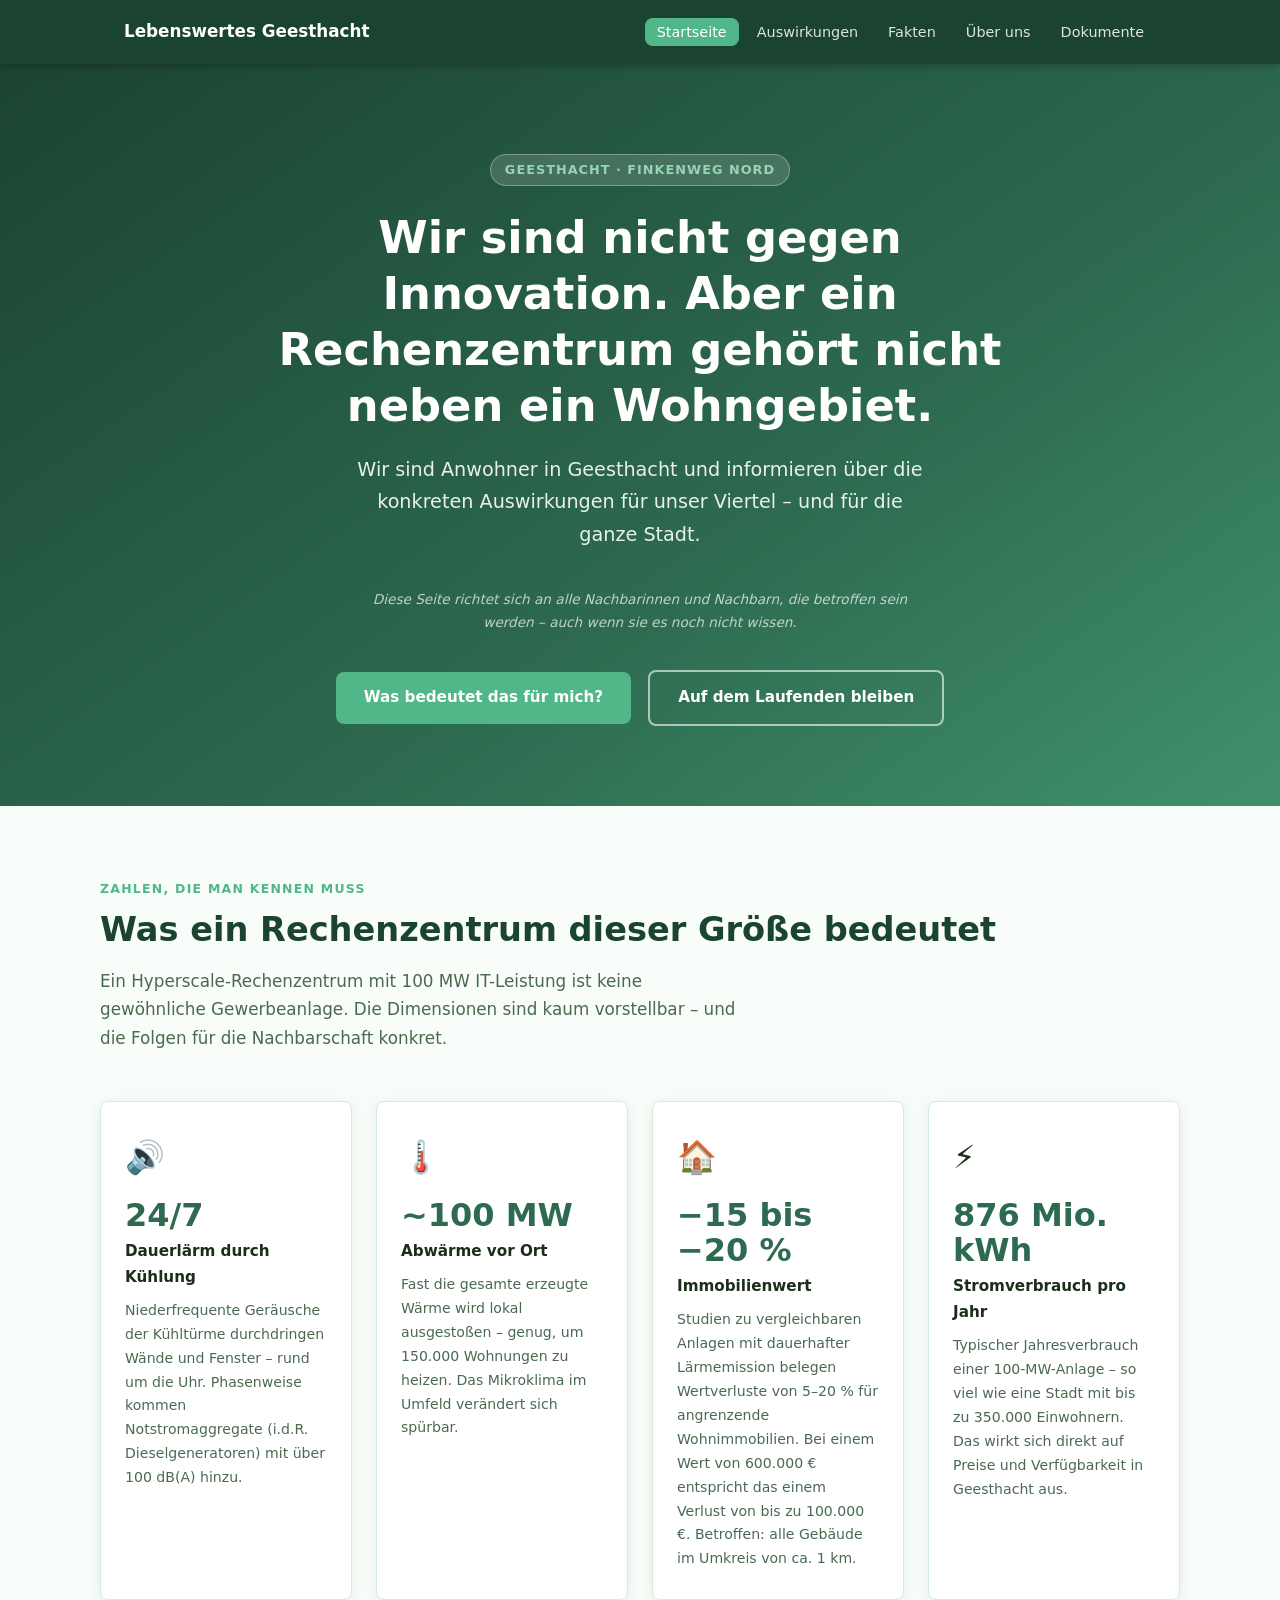
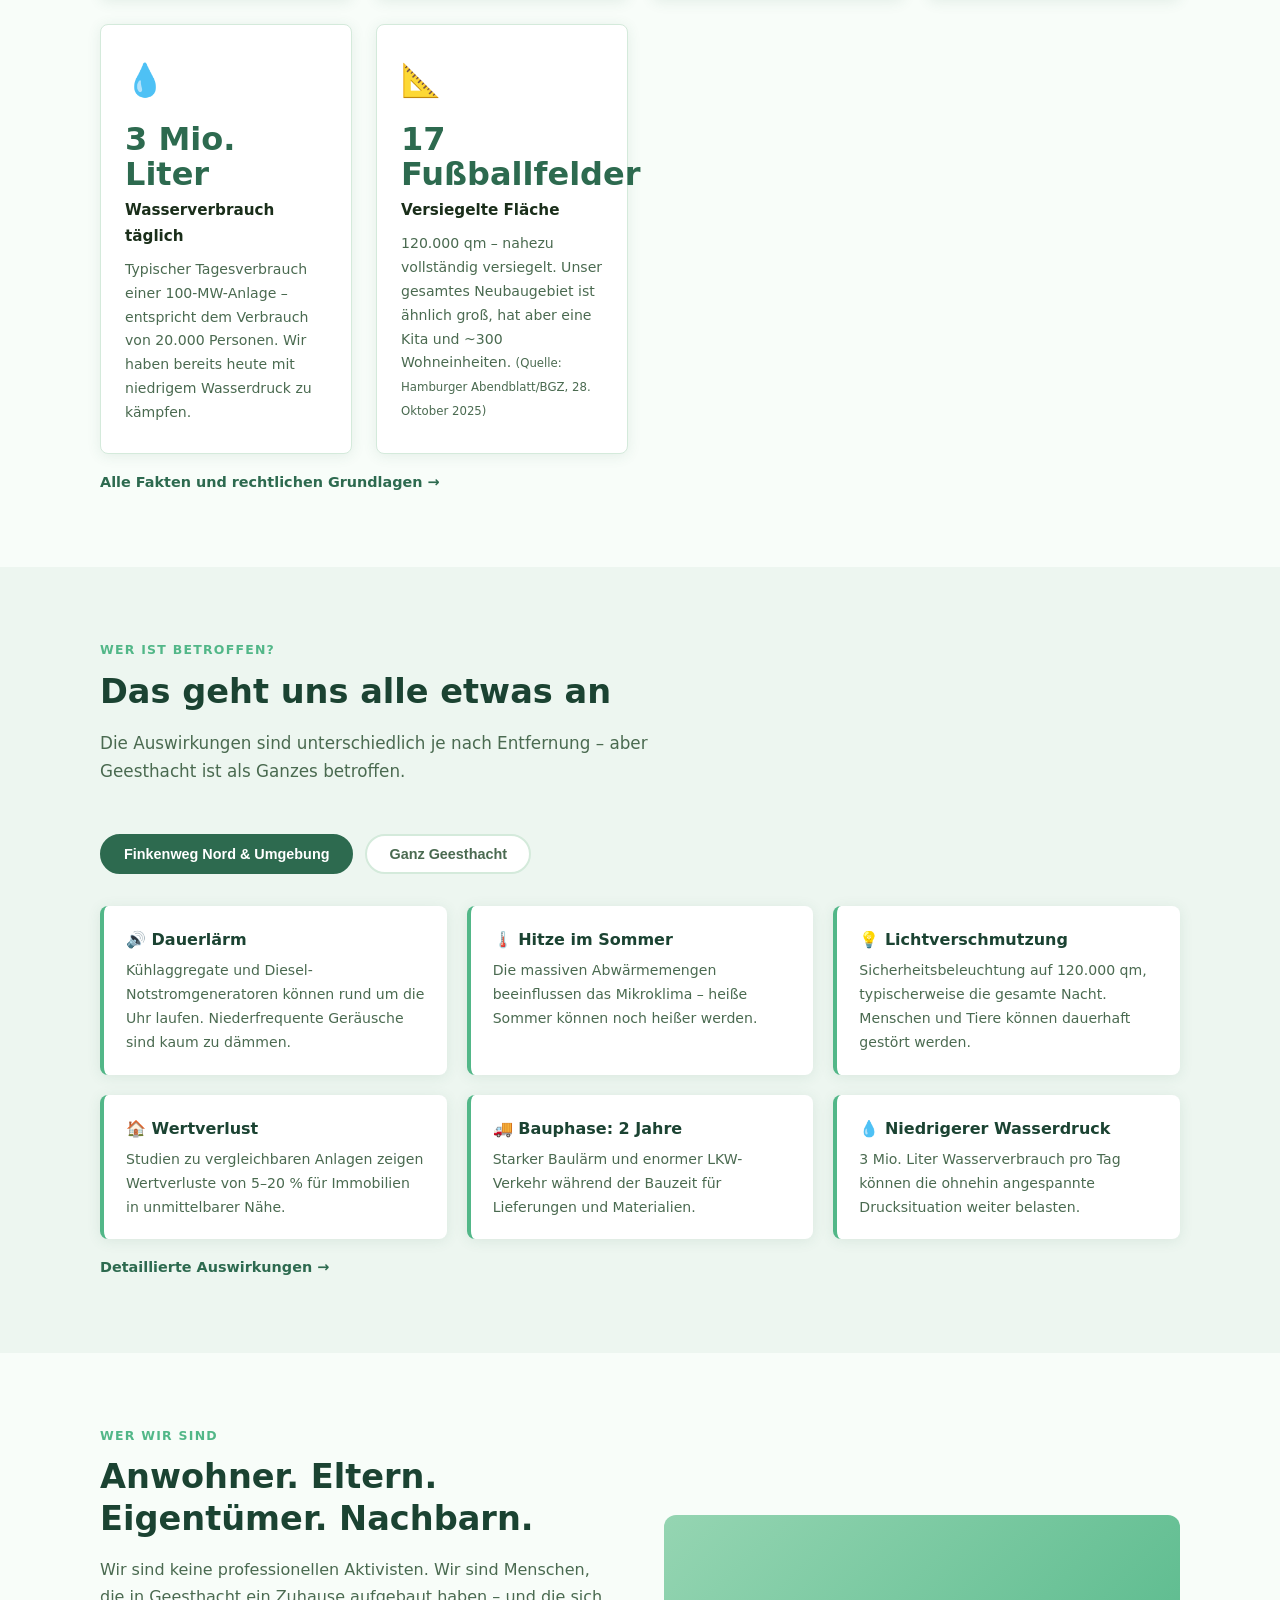
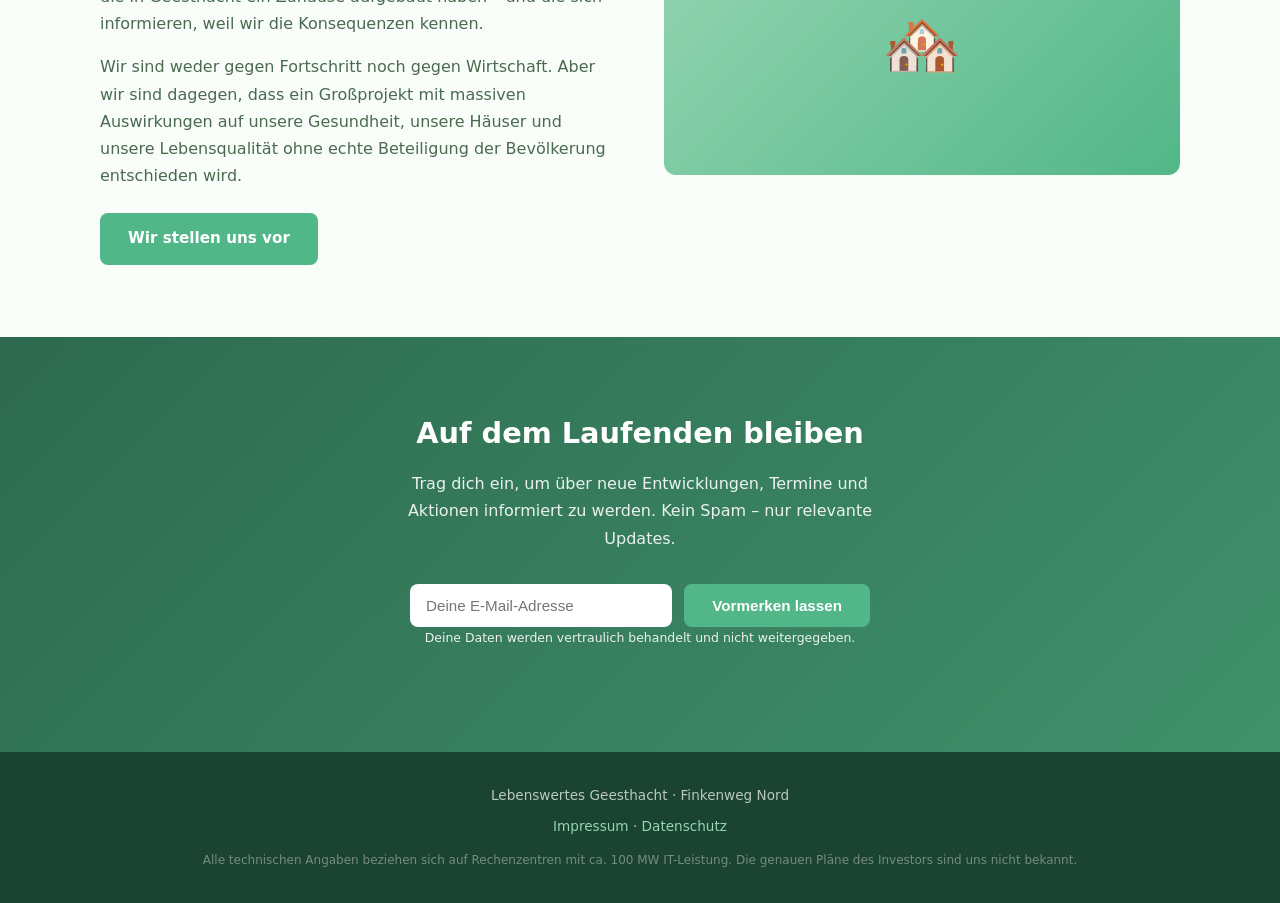
==== commit 6ce48c90: "Rechtliche Absicherung: weitere Formulierungen auf Startseite entschärft Co-Authored-By: Claude Sonn" ====
--- a/index.html
+++ b/index.html
@@ -113,11 +113,11 @@
                 </div>
                 <div class="impact-item">
                     <h3>💡 Lichtverschmutzung</h3>
-                    <p>Sicherheitsbeleuchtung auf 120.000 qm, die gesamte Nacht. Menschen und Tiere können dauerhaft gestört werden.</p>
+                    <p>Sicherheitsbeleuchtung auf 120.000 qm, typischerweise die gesamte Nacht. Menschen und Tiere können dauerhaft gestört werden.</p>
                 </div>
                 <div class="impact-item">
                     <h3>🏠 Wertverlust</h3>
-                    <p>Studien zu vergleichbaren Anlagen zeigen Wertverluste von 15–20 % für Immobilien in unmittelbarer Nähe.</p>
+                    <p>Studien zu vergleichbaren Anlagen zeigen Wertverluste von 5–20 % für Immobilien in unmittelbarer Nähe.</p>
                 </div>
                 <div class="impact-item">
                     <h3>🚚 Bauphase: 2 Jahre</h3>
@@ -125,7 +125,7 @@
                 </div>
                 <div class="impact-item">
                     <h3>💧 Niedrigerer Wasserdruck</h3>
-                    <p>3 Mio. Liter Wasserverbrauch pro Tag verschärfen die bereits angespannte Drucksituation.</p>
+                    <p>3 Mio. Liter Wasserverbrauch pro Tag können die ohnehin angespannte Drucksituation weiter belasten.</p>
                 </div>
             </div>
             <a href="auswirkungen.html" class="teaser-link">Detaillierte Auswirkungen →</a>
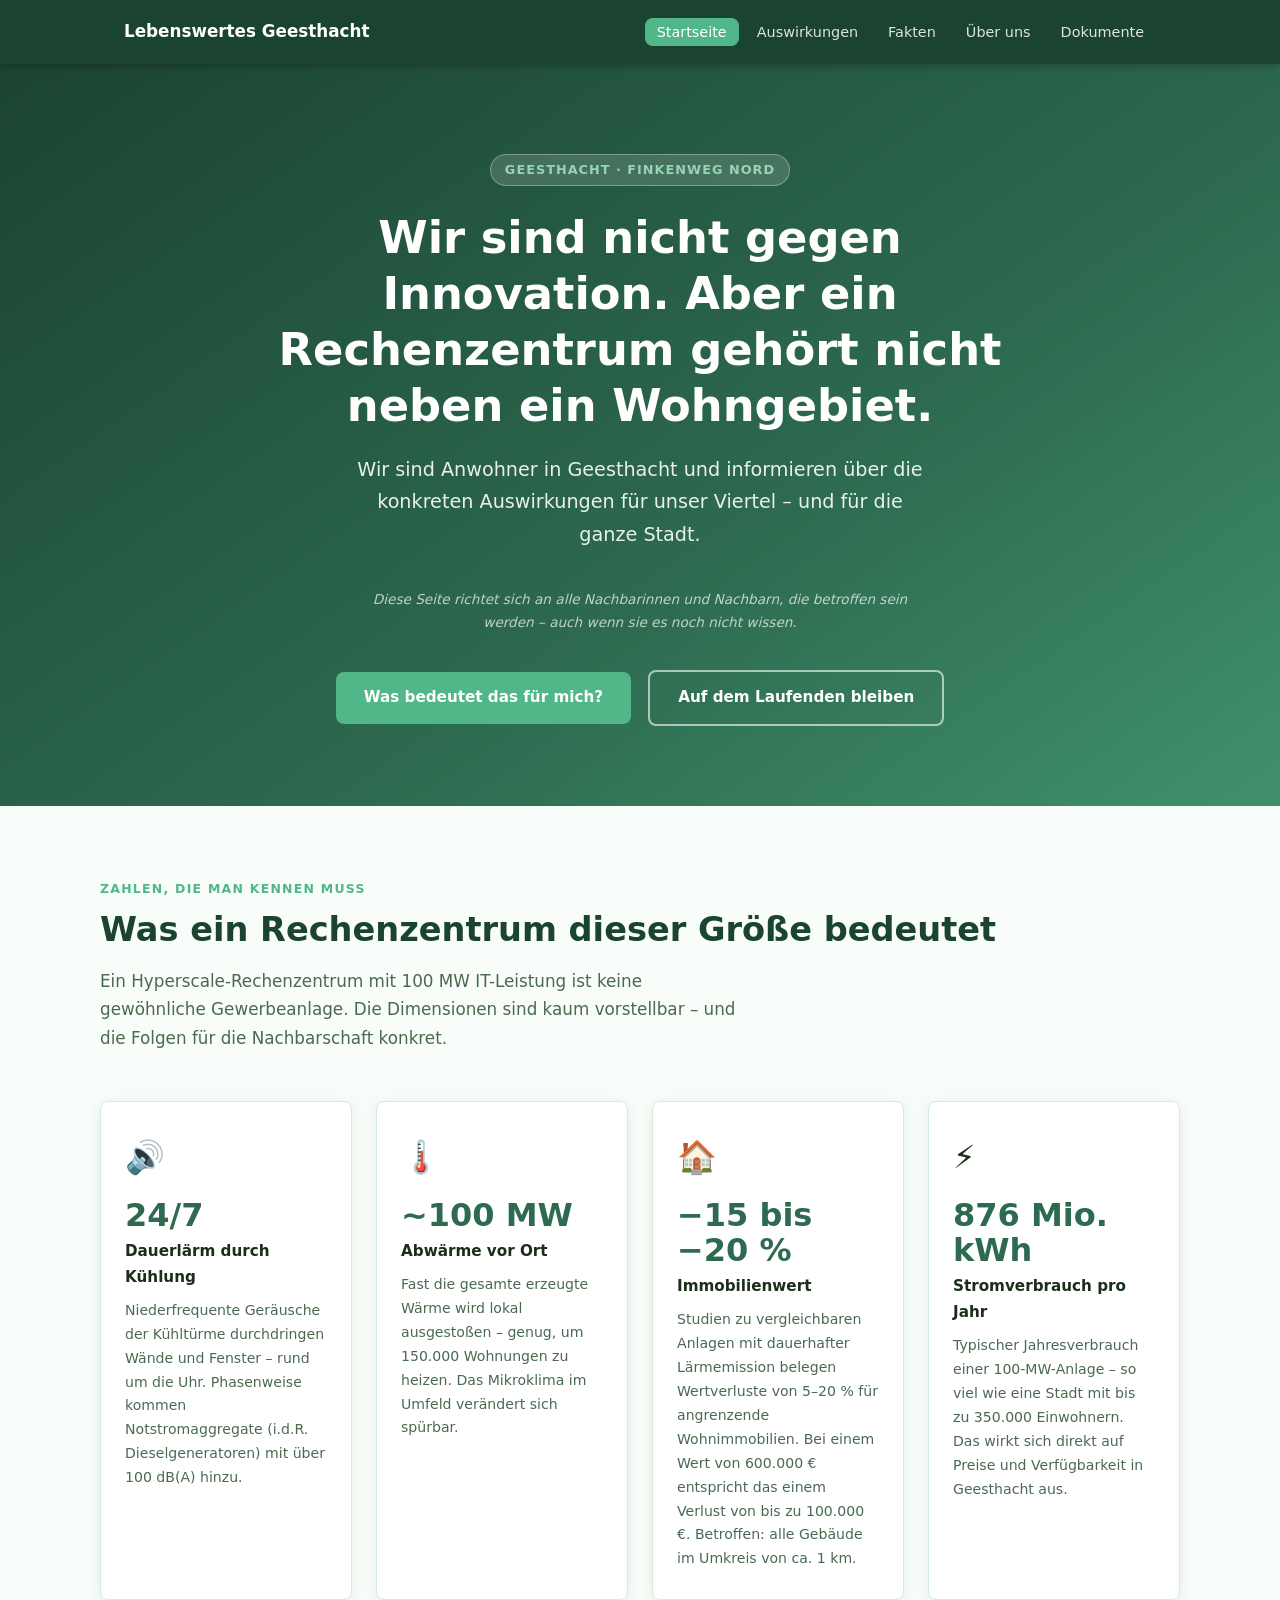
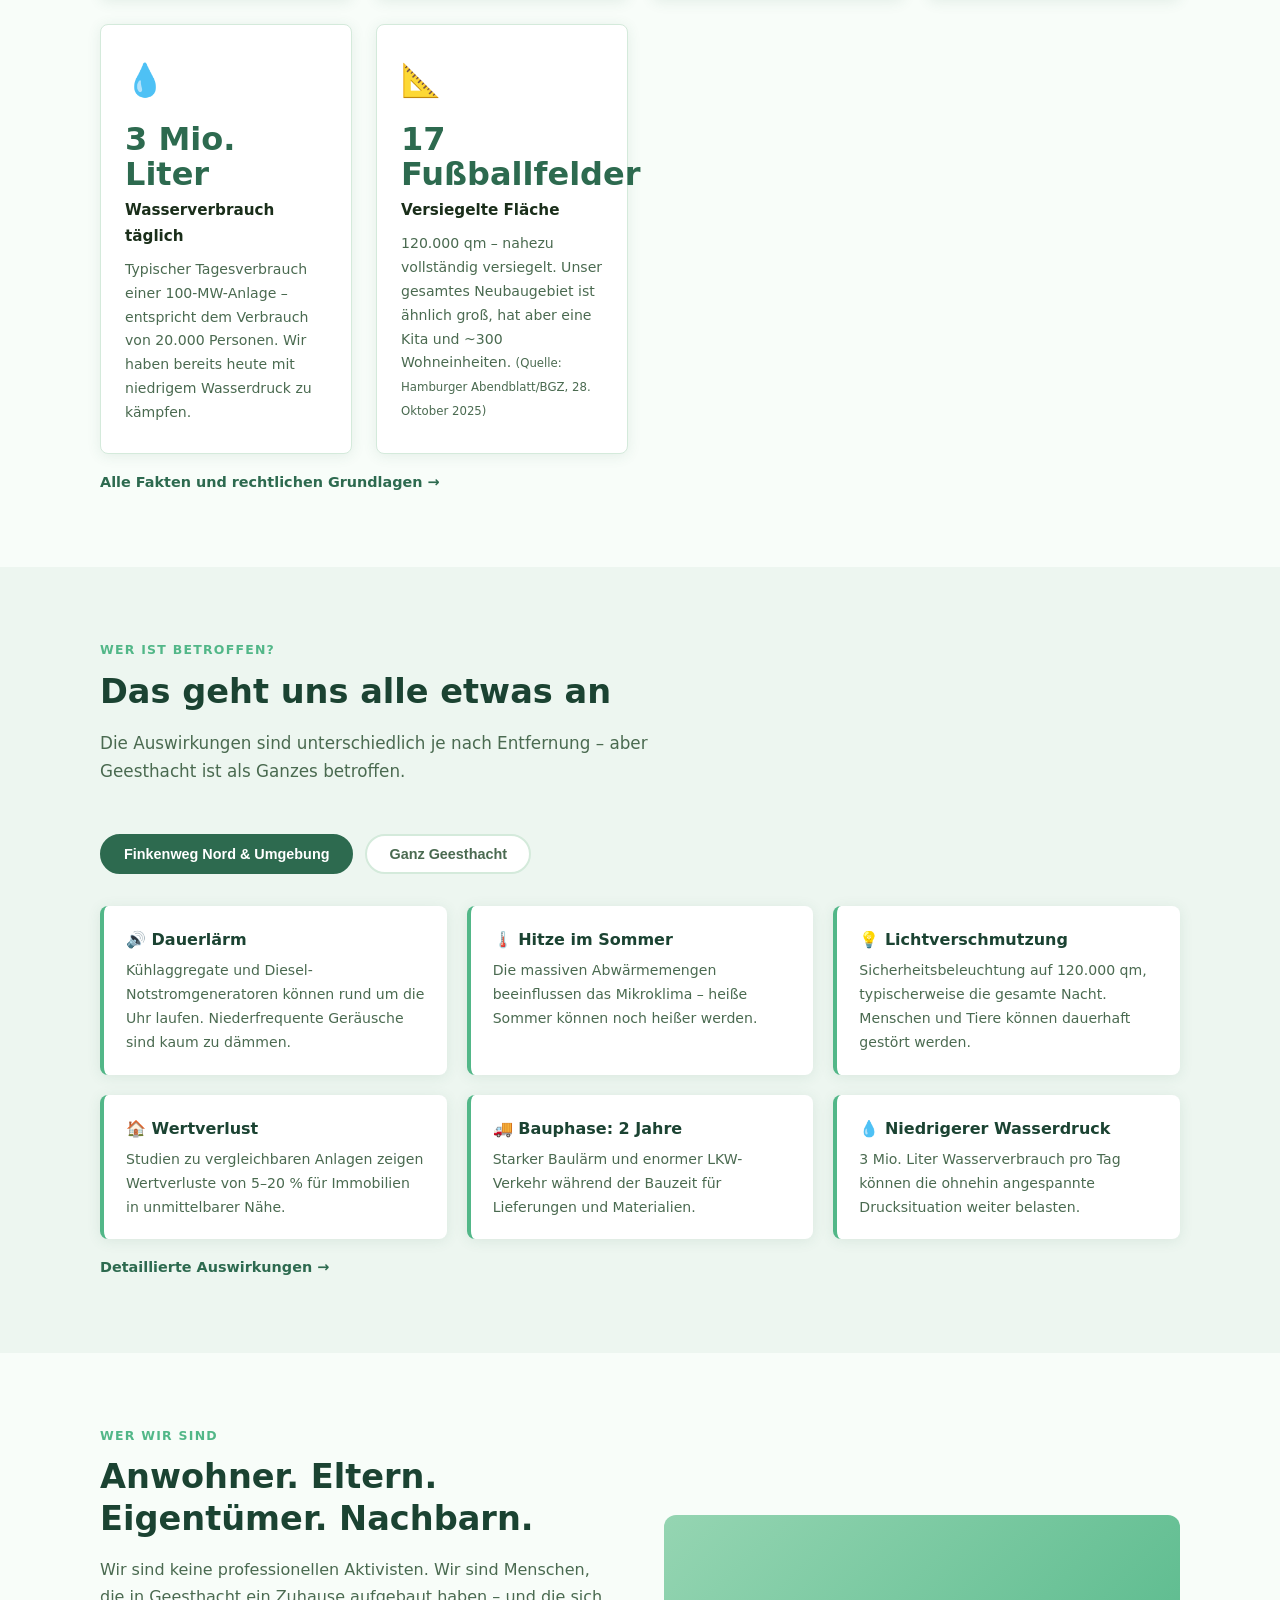
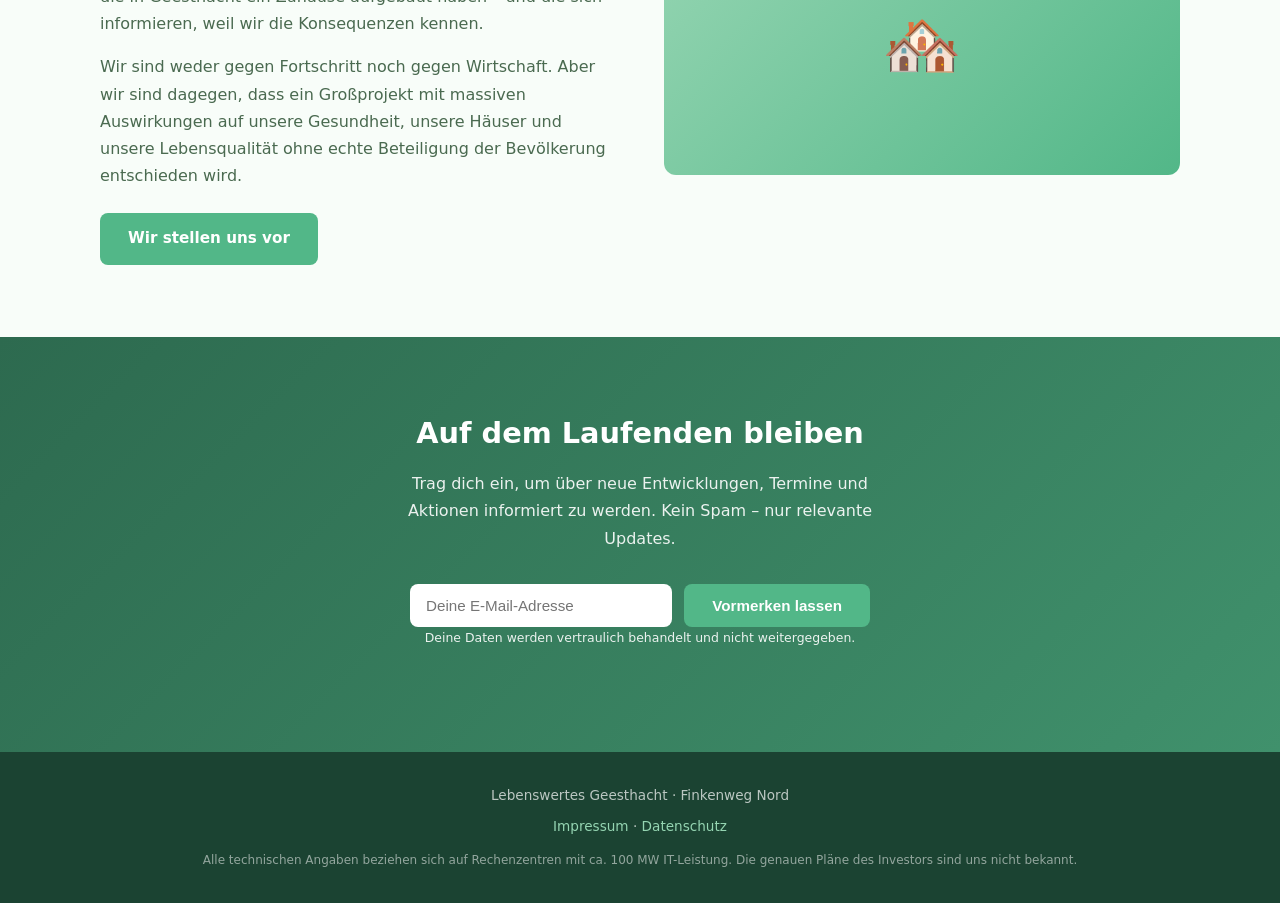
==== commit 12da5d30: "Footer-Disclaimer: Opacity auf allen 7 Seiten erhöht (.55 → .75) Co-Authored-By: Claude Sonnet 4.6 <" ====
--- a/index.html
+++ b/index.html
@@ -143,7 +143,7 @@
                 </div>
                 <div class="impact-item">
                     <h3>💧 Wasserversorgung</h3>
-                    <p>Der enorme Wasserverbrauch belastet das Geesthachter Netz, das ohnehin schon unter Druck steht.</p>
+                    <p>Der enorme Wasserverbrauch kann das Geesthachter Netz, das ohnehin unter Druck steht, weiter belasten.</p>
                 </div>
                 <div class="impact-item">
                     <h3>📉 Kaum wirtschaftlicher Nutzen</h3>
@@ -200,7 +200,7 @@
     <div class="container">
         <p>Lebenswertes Geesthacht · Finkenweg Nord</p>
         <p style="margin-top:8px;"><a href="impressum.html">Impressum</a> · <a href="datenschutz.html">Datenschutz</a></p>
-        <p style="margin-top:12px; font-size:.75rem; opacity:.55;">Alle technischen Angaben beziehen sich auf Rechenzentren mit ca. 100 MW IT-Leistung. Die genauen Pläne des Investors sind uns nicht bekannt.</p>
+        <p style="margin-top:12px; font-size:.75rem; opacity:.75;">Alle technischen Angaben beziehen sich auf Rechenzentren mit ca. 100 MW IT-Leistung. Die genauen Pläne des Investors sind uns nicht bekannt.</p>
     </div>
 </footer>
 
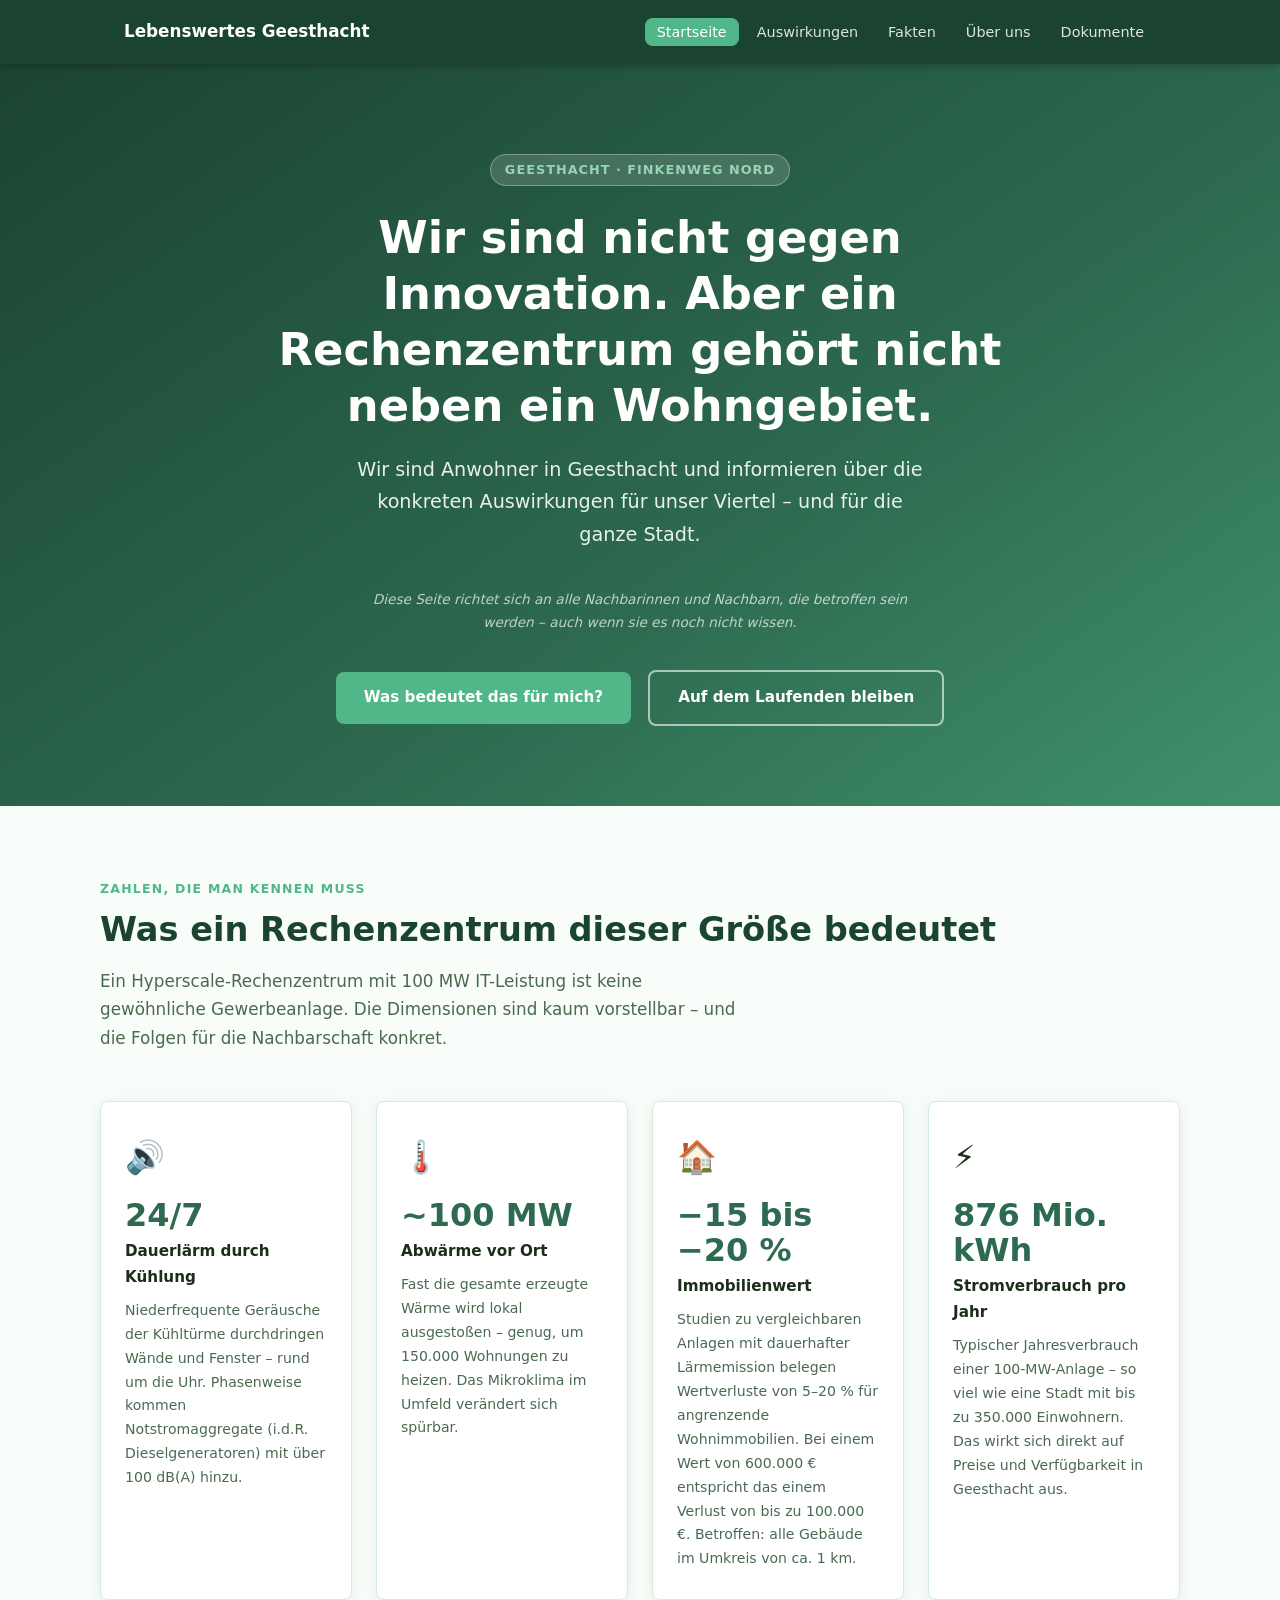
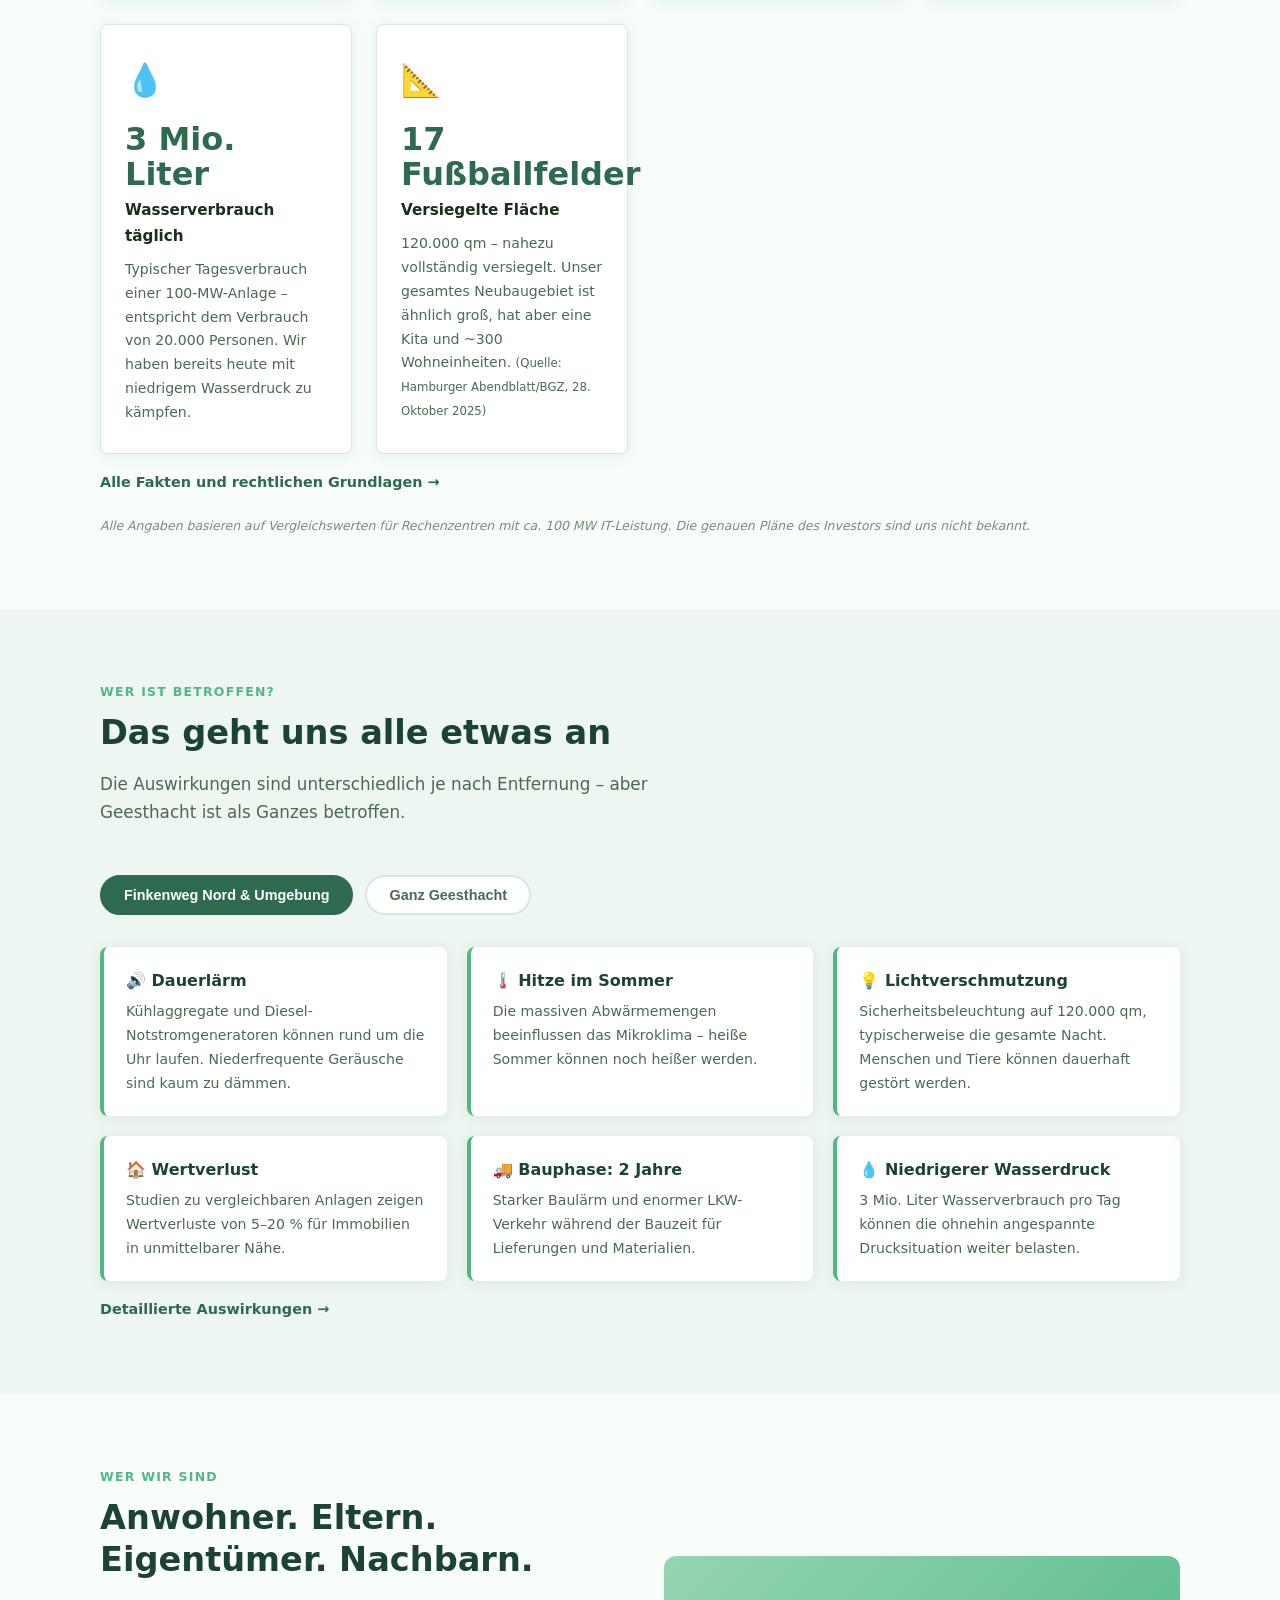
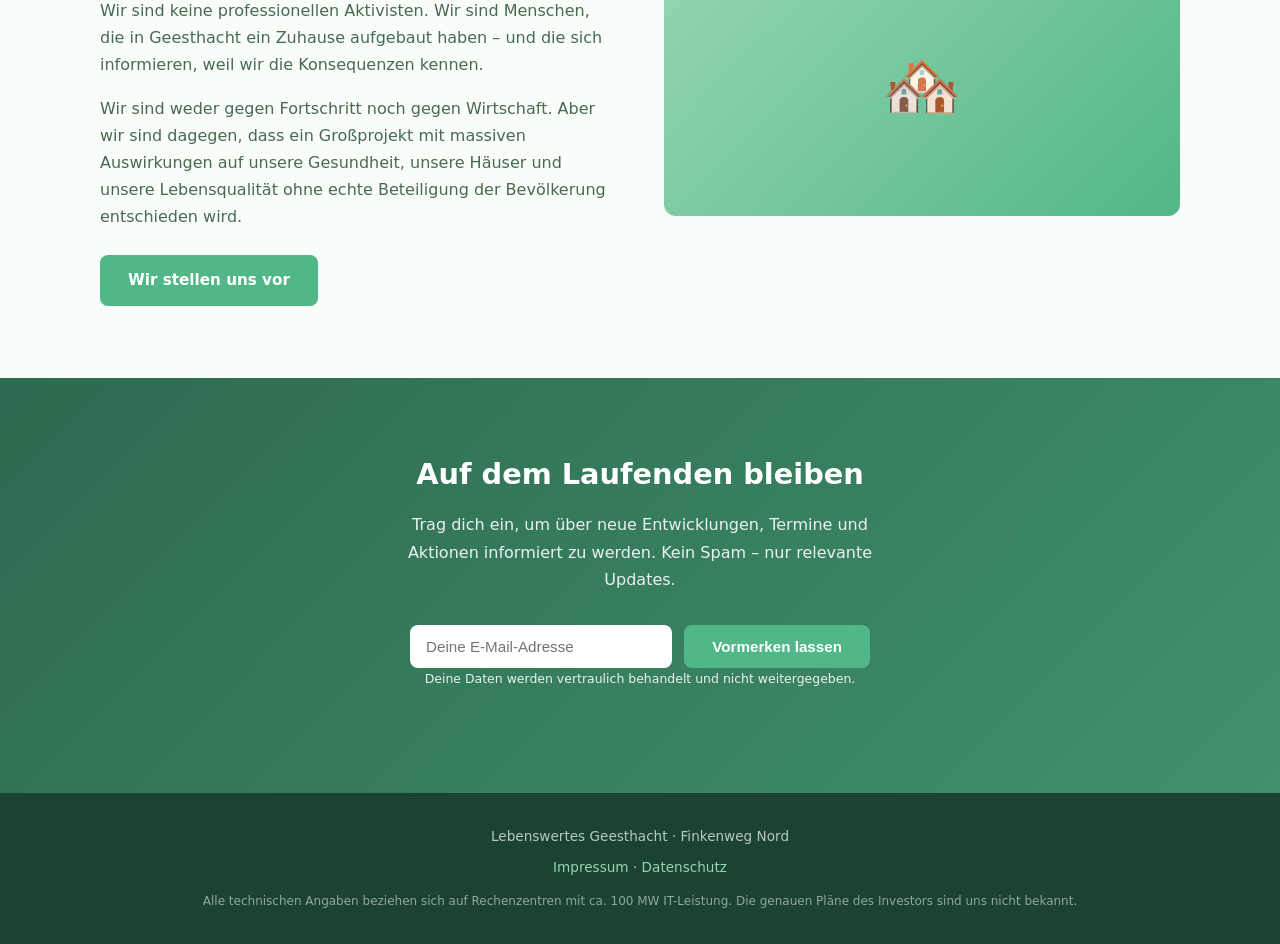
==== commit 332eca8b: "Disclaimer direkt unter Zahlen-Karten auf Startseite ergänzt Co-Authored-By: Claude Sonnet 4.6 <nore" ====
--- a/index.html
+++ b/index.html
@@ -86,6 +86,7 @@
             </div>
         </div>
         <a href="fakten.html" class="teaser-link">Alle Fakten und rechtlichen Grundlagen →</a>
+        <p style="margin-top:20px; font-size:.78rem; color:var(--text-muted); font-style:italic; opacity:.75;">Alle Angaben basieren auf Vergleichswerten für Rechenzentren mit ca. 100 MW IT-Leistung. Die genauen Pläne des Investors sind uns nicht bekannt.</p>
     </div>
 </section>
 
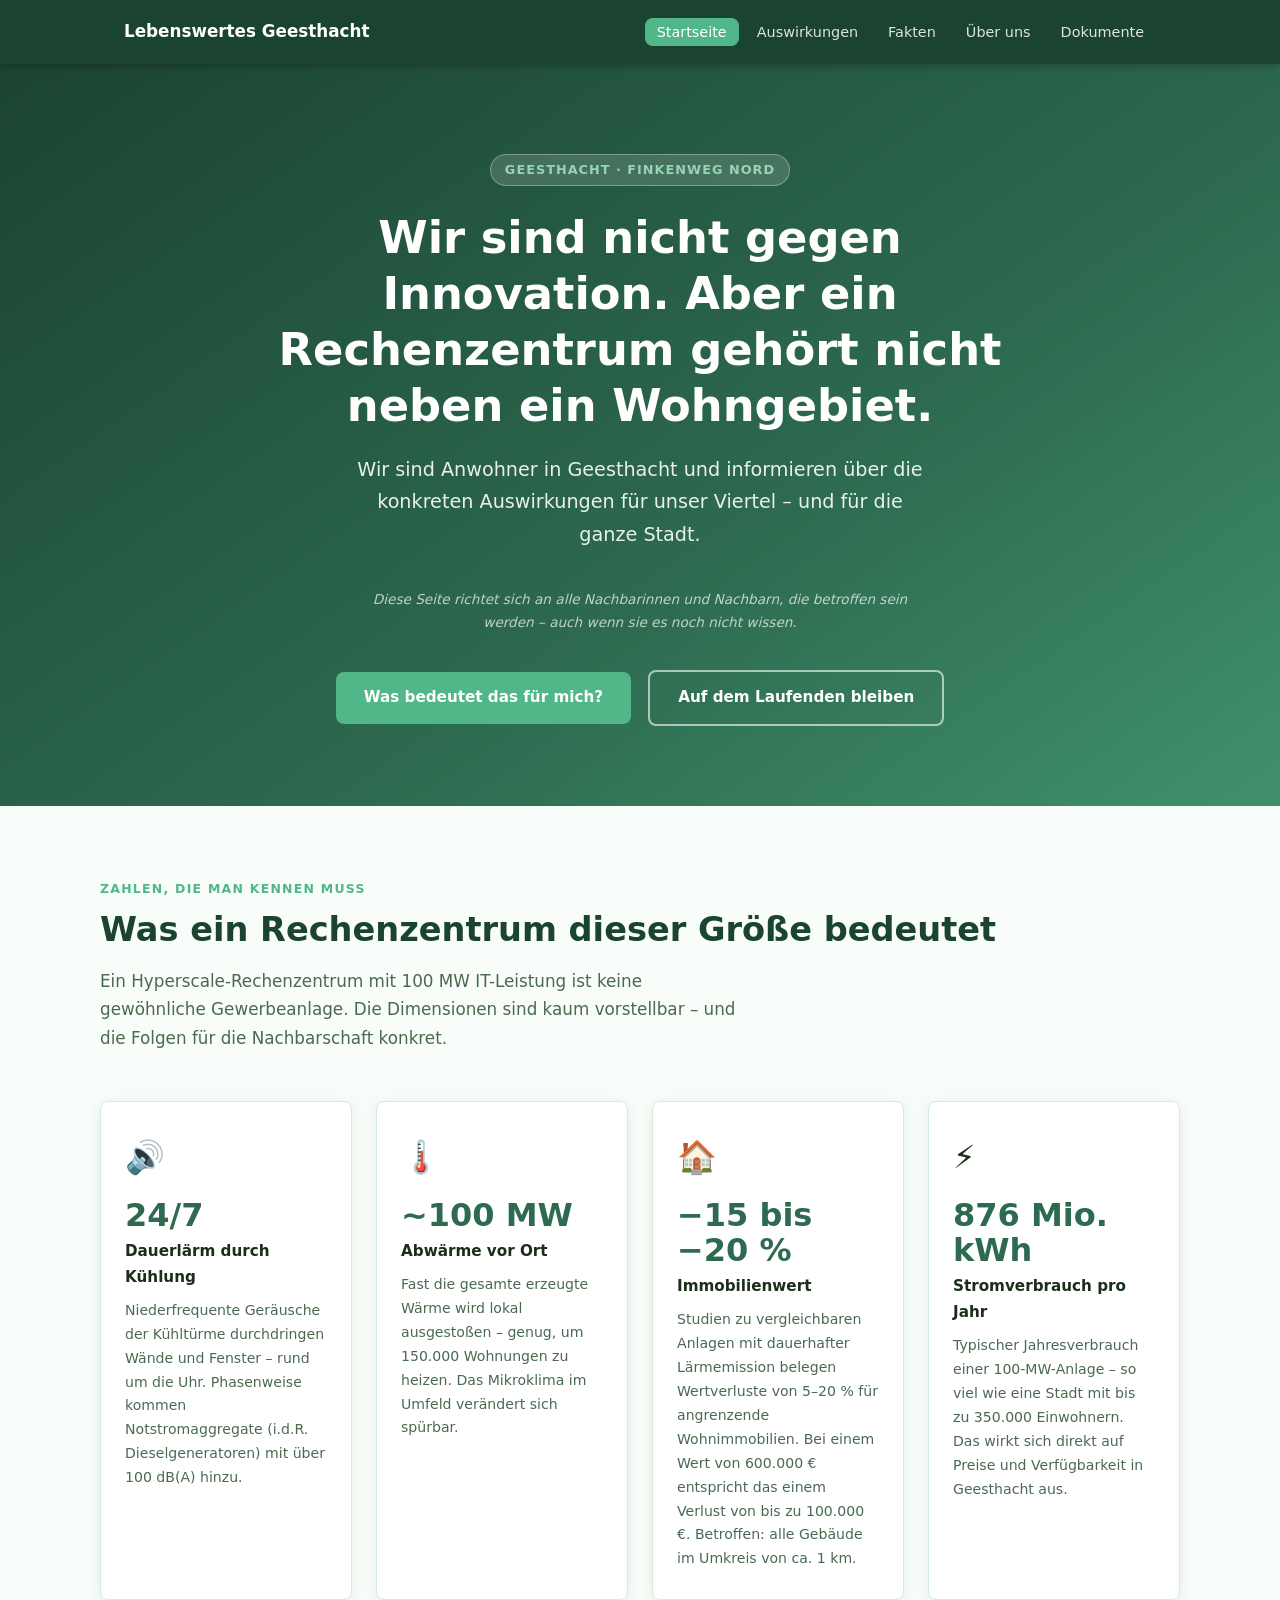
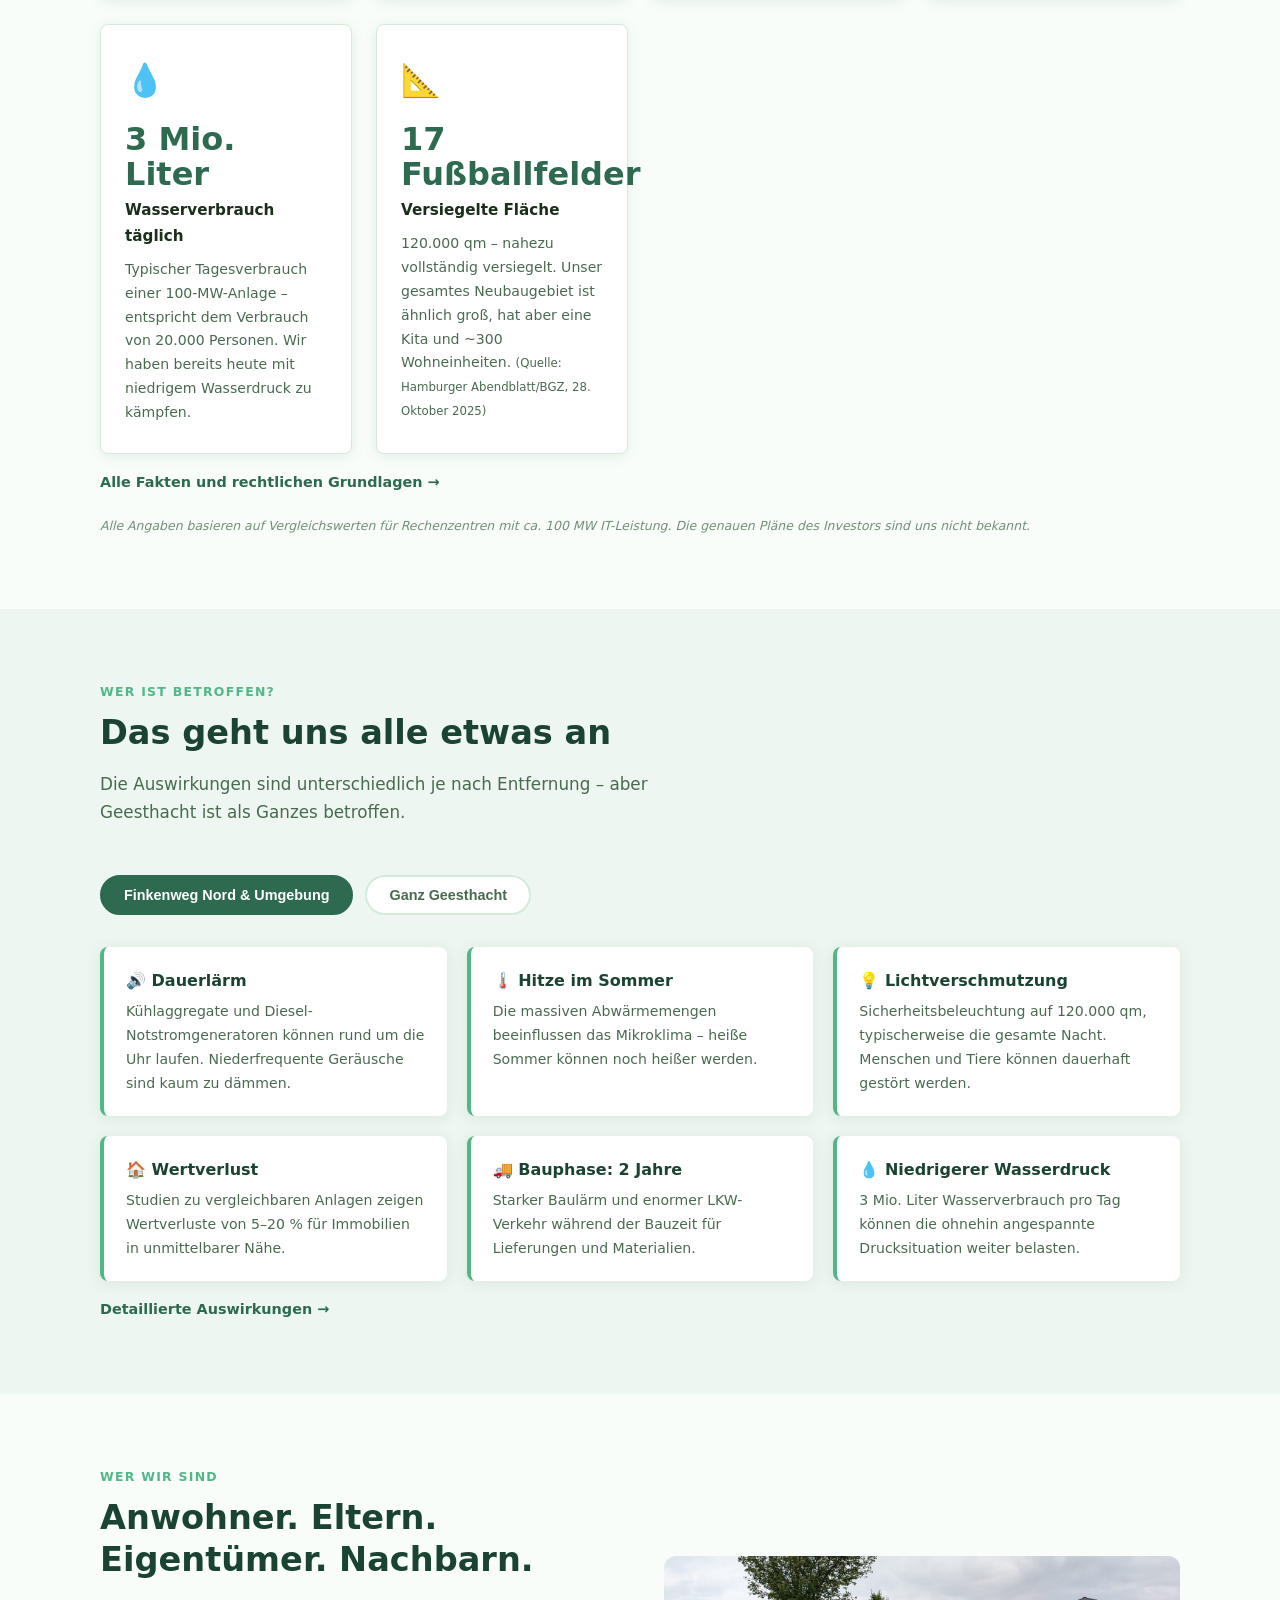
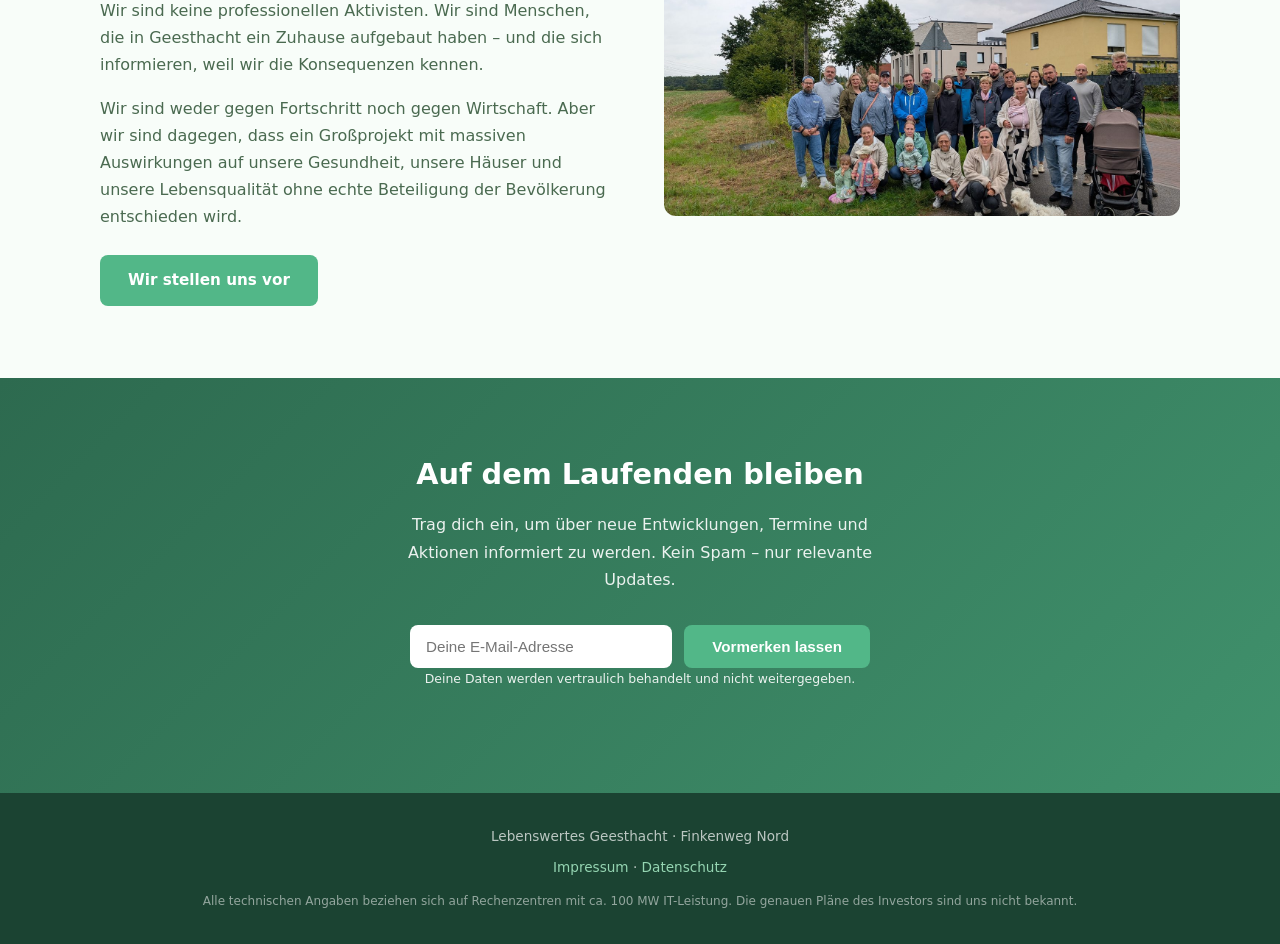
==== commit b7b7e981: "Gruppenfoto auf Startseite und Über-uns-Seite eingebaut Co-Authored-By: Claude Sonnet 4.6 <noreply@a" ====
--- a/index.html
+++ b/index.html
@@ -173,8 +173,8 @@
             </p>
             <a href="ueber-uns.html" class="btn btn-primary">Wir stellen uns vor</a>
         </div>
-        <div style="background:linear-gradient(135deg,var(--accent-light),var(--accent)); border-radius:12px; height:260px; display:flex; align-items:center; justify-content:center; font-size:4rem;">
-            🏘️
+        <div style="border-radius:12px; overflow:hidden; height:260px;">
+            <img src="gruppe_finkenweg.jpg" alt="Anwohner Lebenswertes Geesthacht" style="width:100%; height:100%; object-fit:cover; object-position:center 55%; display:block;">
         </div>
     </div>
 </section>
